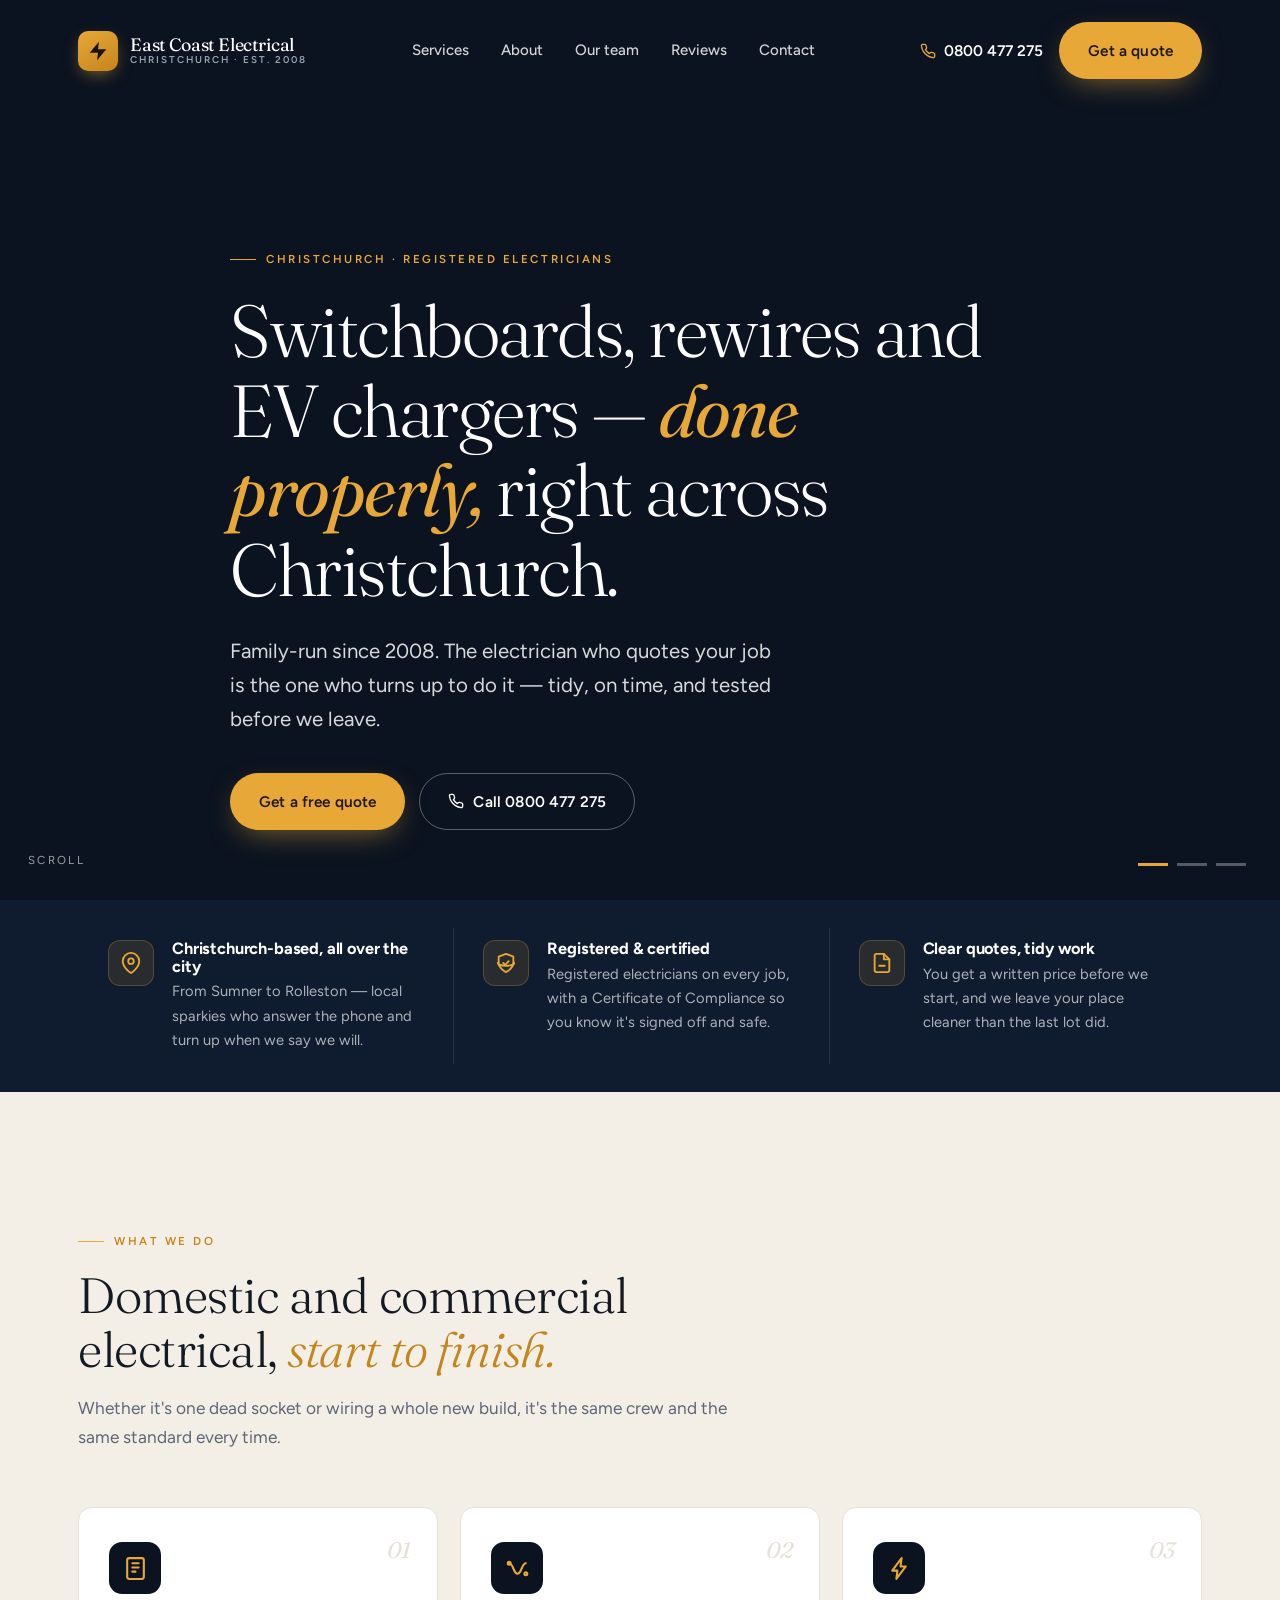
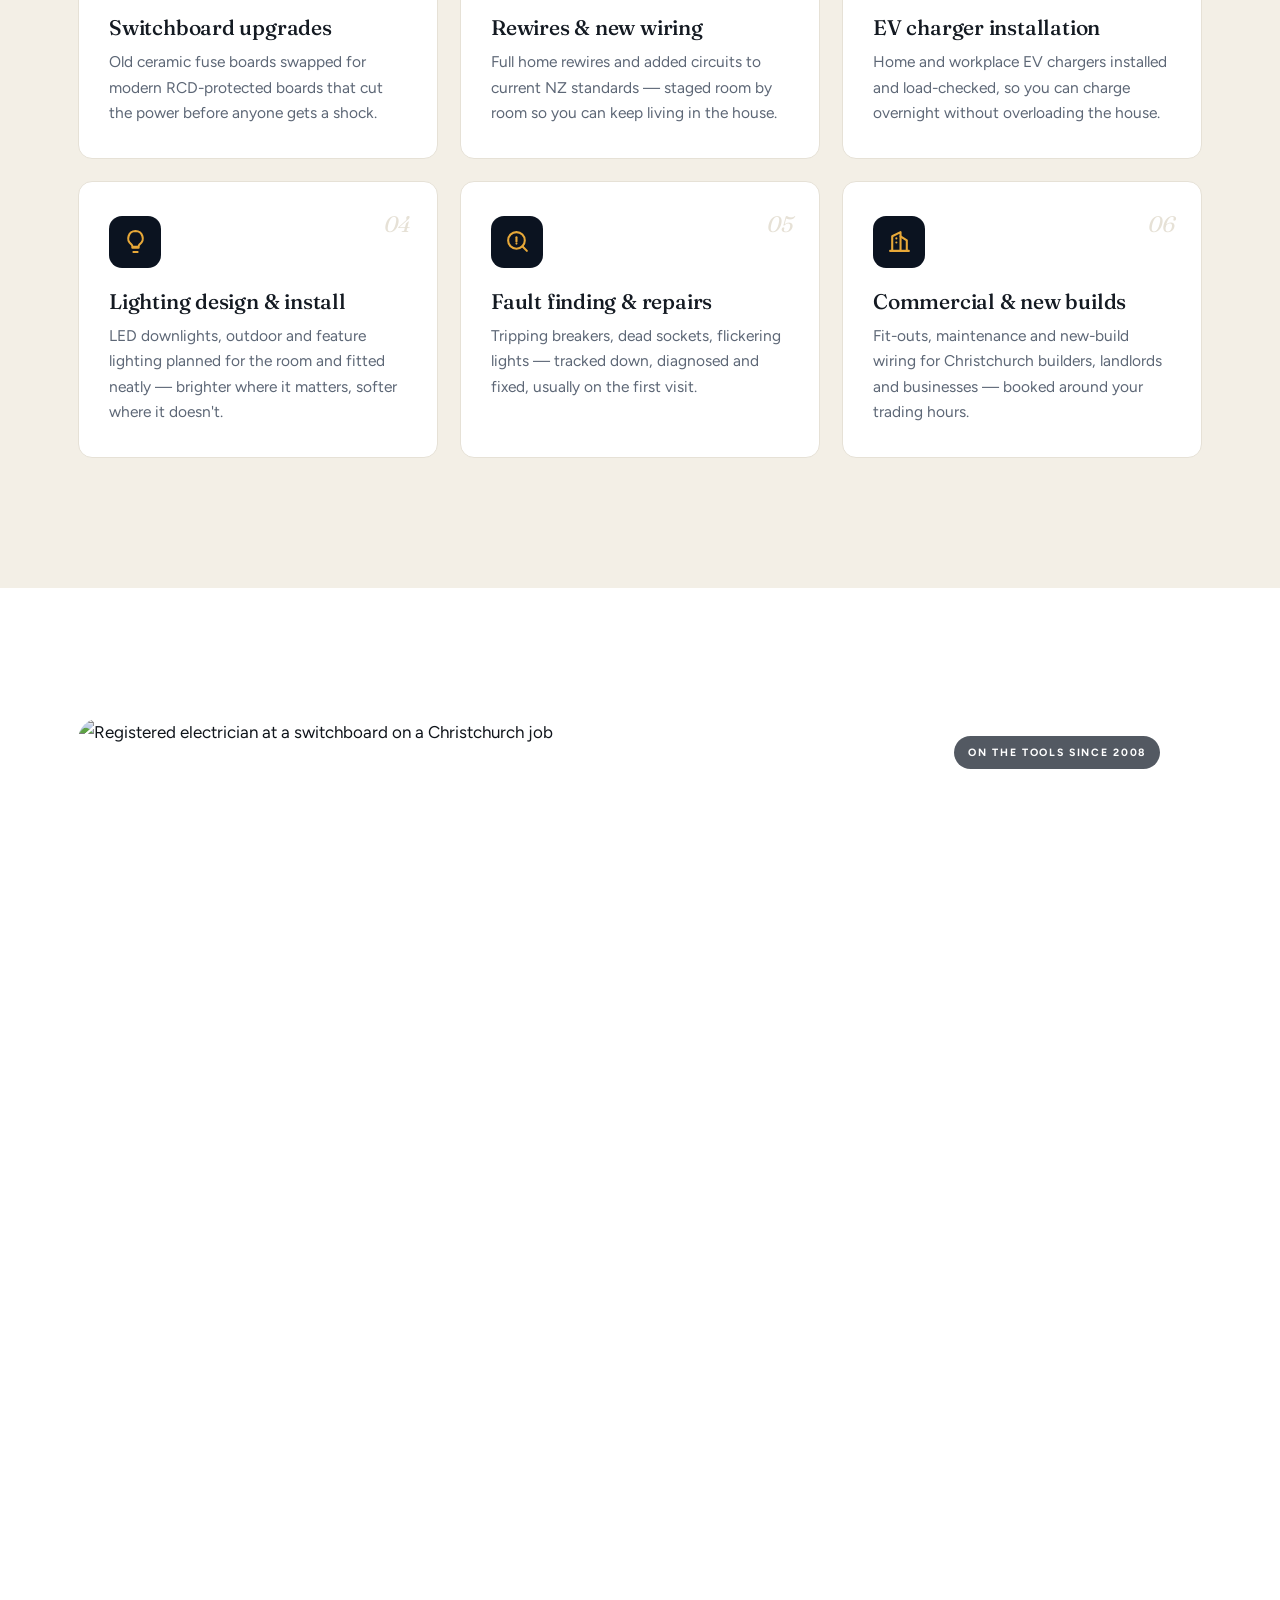
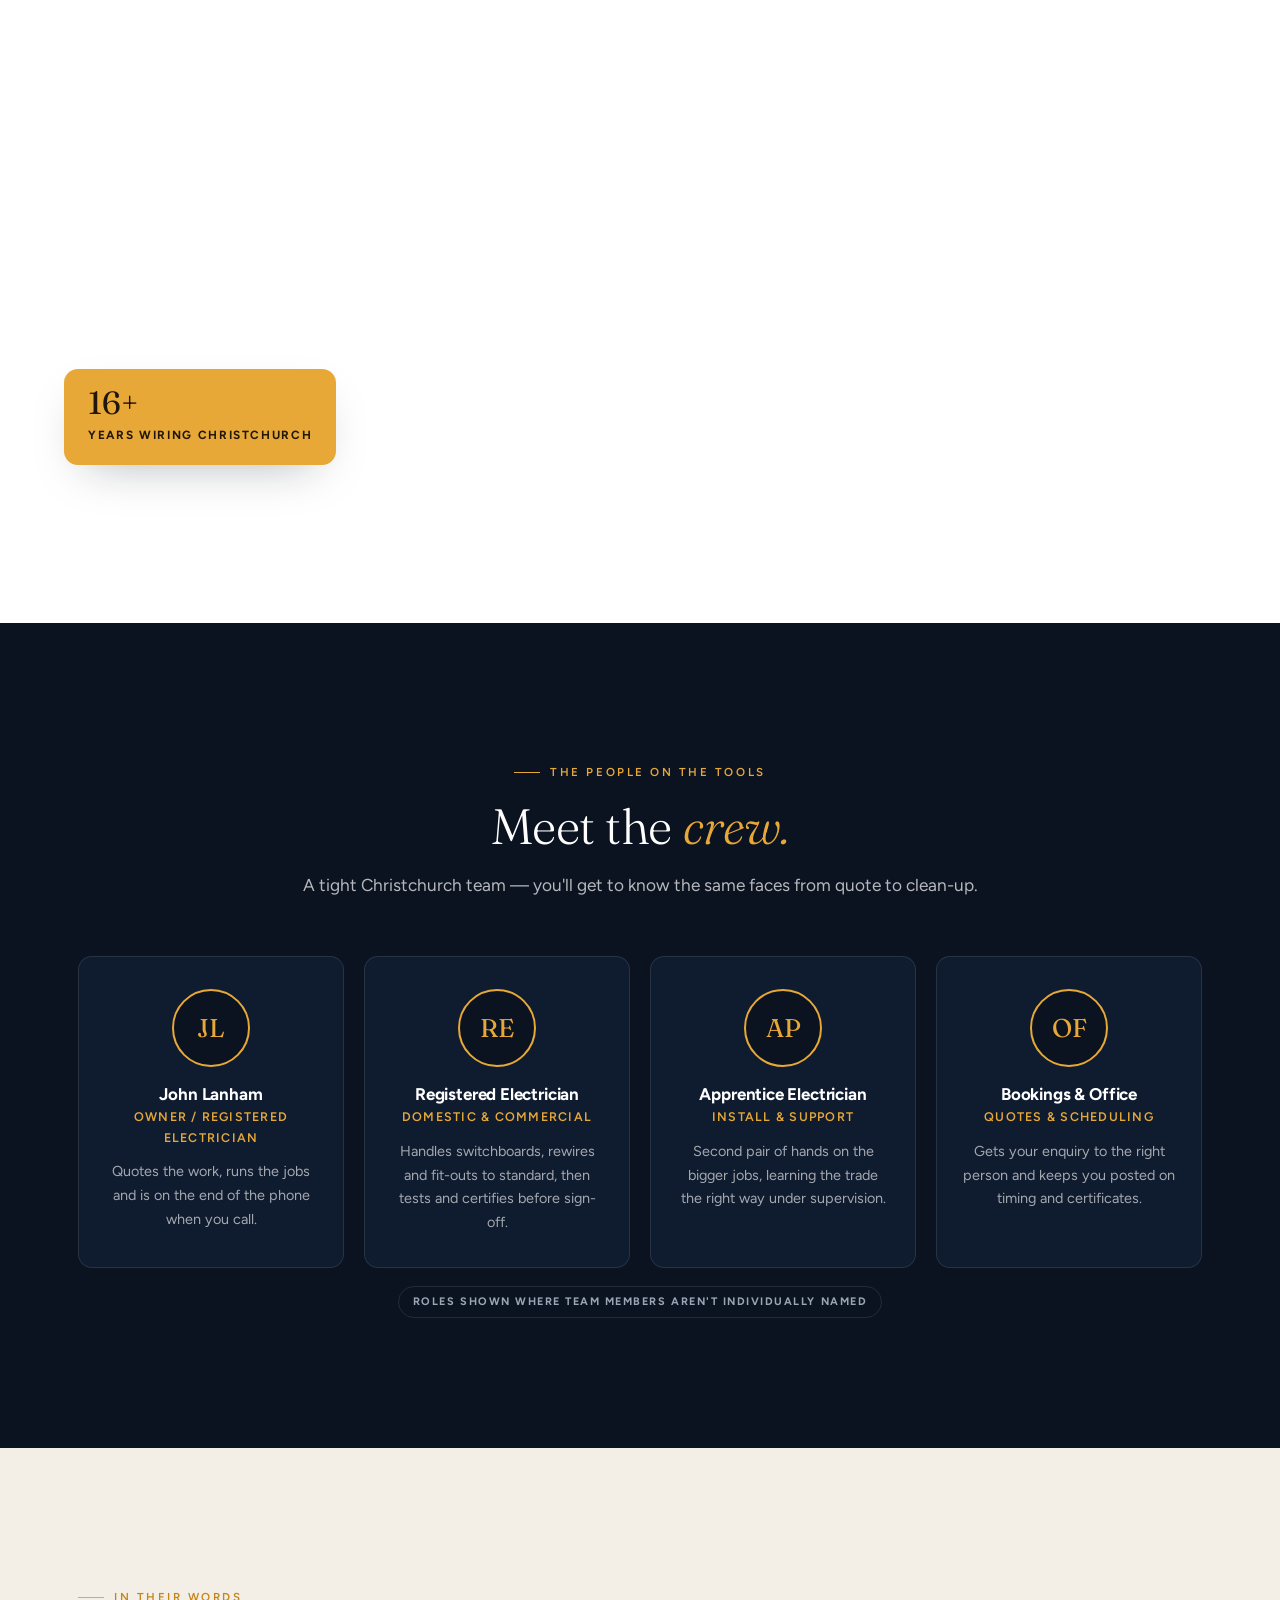
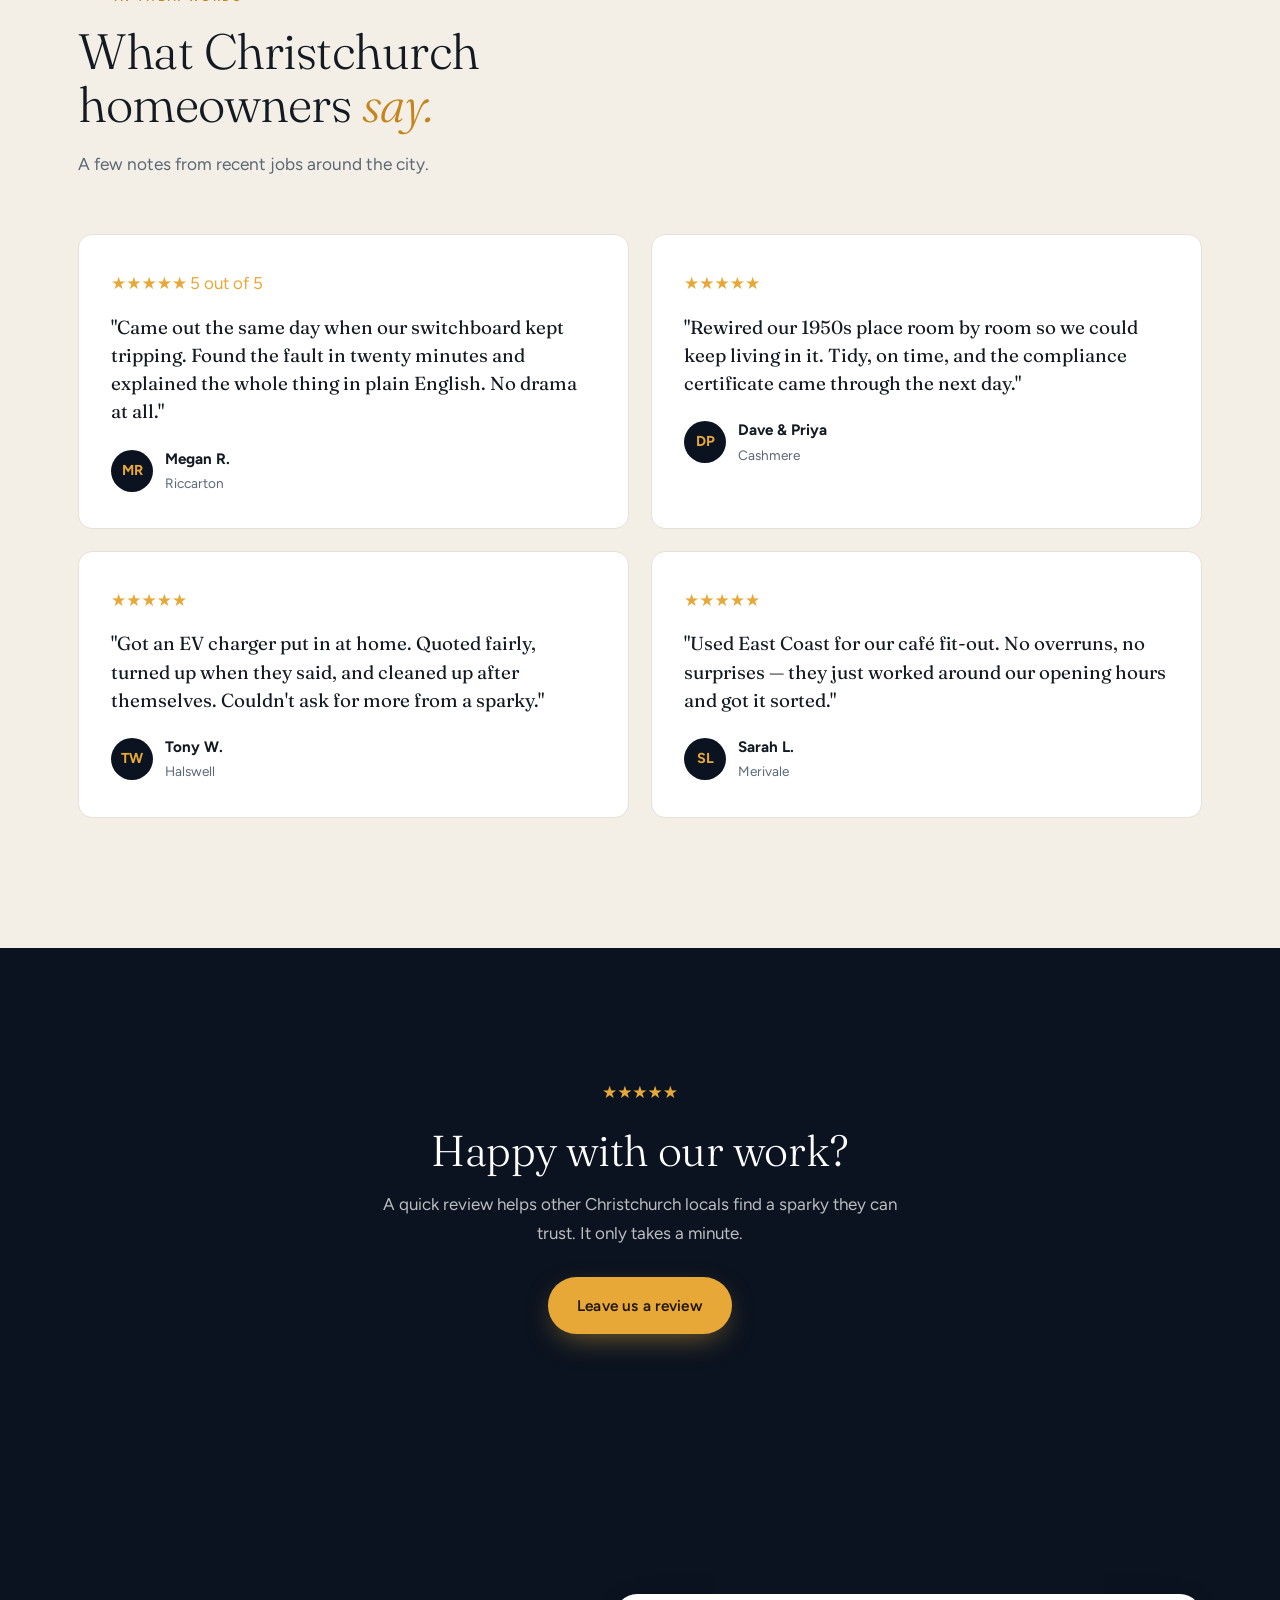
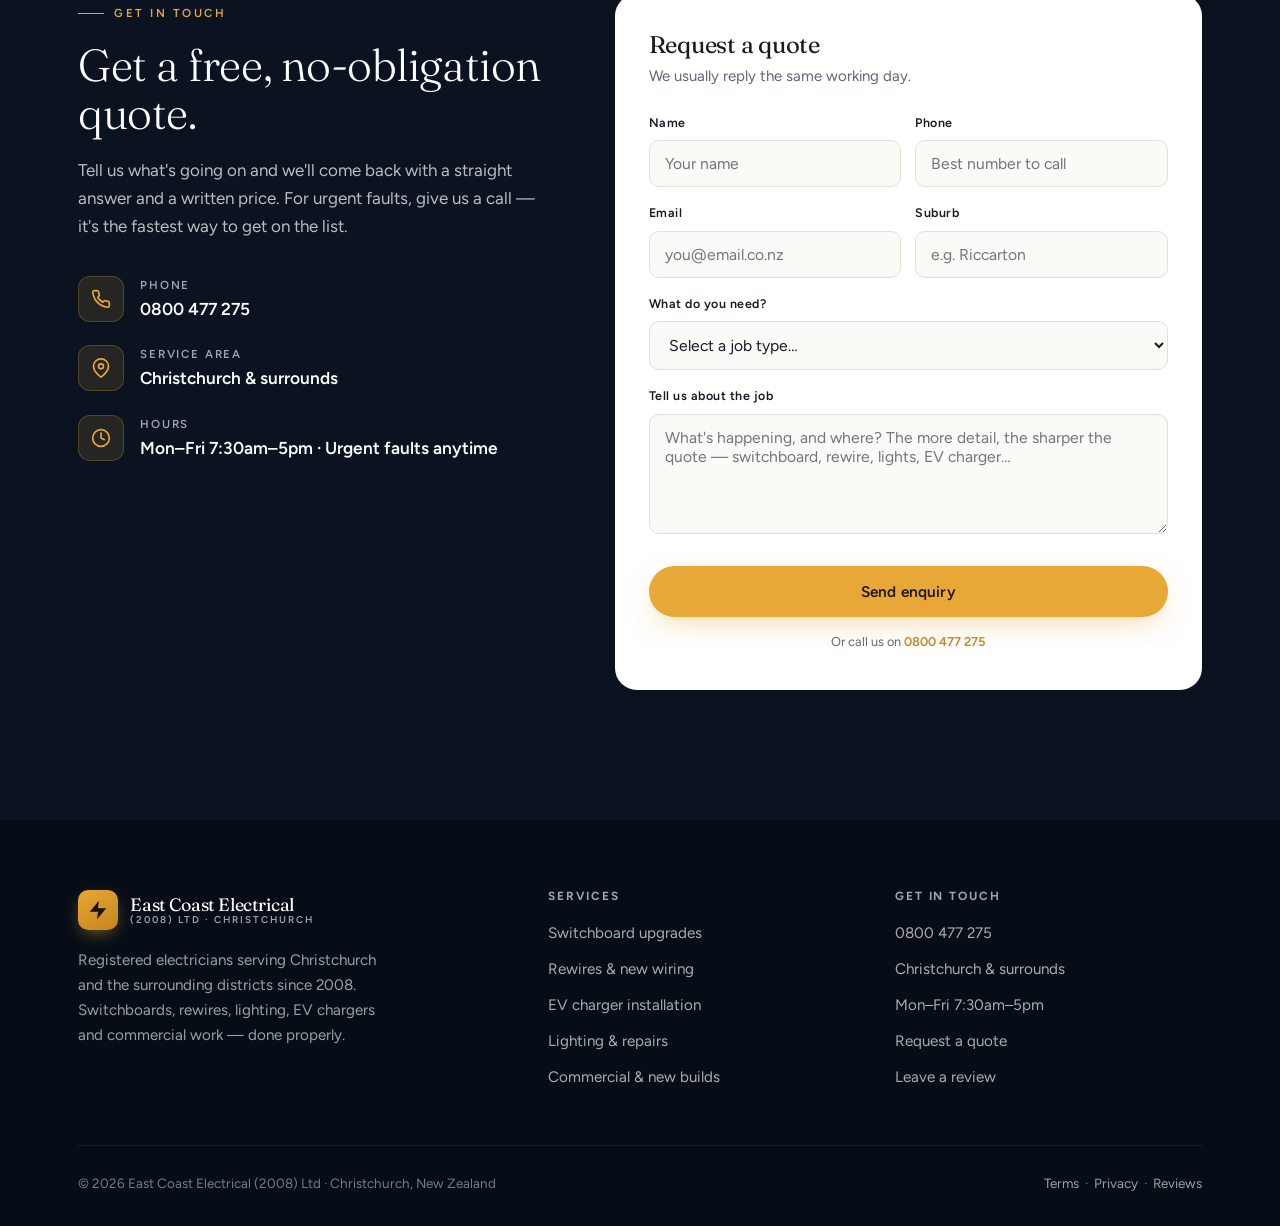
==== index.html @ 91e467a4 "Initial build: East Coast Electrical (2008) Ltd" ====
<!DOCTYPE html>
<html lang="en-NZ">
<head>
<meta charset="UTF-8" />
<meta name="viewport" content="width=device-width, initial-scale=1.0" />
<title>East Coast Electrical (2008) Ltd | Electricians, Christchurch</title>
<meta name="description" content="Registered Christchurch electricians since 2008. Switchboard upgrades, rewires, EV chargers, lighting, fault finding and commercial wiring — tidy work, clear quotes. Call 0800 477 275." />
<link rel="canonical" href="https://east-coast-electrical-2008-ltd-demo.vercel.app/" />

<meta property="og:type" content="website" />
<meta property="og:title" content="East Coast Electrical (2008) Ltd | Electricians, Christchurch" />
<meta property="og:description" content="Registered Christchurch electricians since 2008. Tidy work, clear quotes, every job certified." />
<meta property="og:image" content="https://images.unsplash.com/photo-1621905251918-48416bd8575a?auto=format&fit=crop&w=1200&h=630&q=80" />
<meta property="og:url" content="https://east-coast-electrical-2008-ltd-demo.vercel.app/" />
<meta name="twitter:card" content="summary_large_image" />

<link rel="icon" href="favicon.svg" type="image/svg+xml" />
<link rel="preconnect" href="https://fonts.googleapis.com" />
<link rel="preconnect" href="https://fonts.gstatic.com" crossorigin />
<link href="https://fonts.googleapis.com/css2?family=Fraunces:ital,opsz,wght@0,9..144,300..600;1,9..144,300..500&family=Figtree:wght@400;500;600;700&display=swap" rel="stylesheet" />
<link rel="preload" as="image" href="https://images.unsplash.com/photo-1621905251918-48416bd8575a?auto=format&fit=crop&w=1920&q=80" fetchpriority="high" />
<link rel="stylesheet" href="styles.css" />
</head>
<body>

<!-- ============ NAV ============ -->
<header class="nav" id="nav">
  <div class="wrap nav-inner">
    <a href="#top" class="brand" aria-label="East Coast Electrical home">
      <span class="brand-mark" aria-hidden="true">
        <svg viewBox="0 0 24 24" fill="none" stroke="currentColor" stroke-width="2" stroke-linecap="round" stroke-linejoin="round"><polygon points="13 2 3 14 12 14 11 22 21 10 12 10 13 2" fill="currentColor" stroke="none"/></svg>
      </span>
      <span class="brand-text">
        <span class="brand-name">East Coast Electrical</span>
        <span class="brand-sub">Christchurch · Est. 2008</span>
      </span>
    </a>
    <nav class="nav-links">
      <a href="#services">Services</a>
      <a href="#about">About</a>
      <a href="#crew">Our team</a>
      <a href="#reviews">Reviews</a>
      <a href="#contact">Contact</a>
    </nav>
    <div class="nav-cta">
      <a href="tel:+64800477275" class="nav-phone">
        <svg viewBox="0 0 24 24" fill="none" stroke="currentColor" stroke-width="2" stroke-linecap="round" stroke-linejoin="round"><path d="M22 16.92v3a2 2 0 0 1-2.18 2 19.79 19.79 0 0 1-8.63-3.07 19.5 19.5 0 0 1-6-6 19.79 19.79 0 0 1-3.07-8.67A2 2 0 0 1 4.11 2h3a2 2 0 0 1 2 1.72c.13.96.36 1.9.7 2.81a2 2 0 0 1-.45 2.11L8.09 9.91a16 16 0 0 0 6 6l1.27-1.27a2 2 0 0 1 2.11-.45c.91.34 1.85.57 2.81.7A2 2 0 0 1 22 16.92z"/></svg>
        <span>0800 477 275</span>
      </a>
      <a href="#contact" class="btn btn-gold">Get a quote</a>
    </div>
  </div>
</header>

<!-- ============ HERO ============ -->
<section class="hero" id="top">
  <div class="hero-slides" aria-hidden="true">
    <div class="hero-slide active" data-bg="https://images.unsplash.com/photo-1621905251918-48416bd8575a?auto=format&fit=crop&w=1920&q=80" style="background-image:url('https://images.unsplash.com/photo-1621905251918-48416bd8575a?auto=format&fit=crop&w=1920&q=80')"></div>
    <div class="hero-slide" data-bg="https://images.unsplash.com/photo-1555963966-b7ae5404b6ed?auto=format&fit=crop&w=1920&q=80"></div>
    <div class="hero-slide" data-bg="https://images.unsplash.com/photo-1473341304170-971dccb5ac1e?auto=format&fit=crop&w=1920&q=80"></div>
  </div>
  <div class="wrap hero-inner">
    <span class="eyebrow light">Christchurch · Registered Electricians</span>
    <h1>Switchboards, rewires and EV chargers — <em>done properly,</em> right across Christchurch.</h1>
    <p class="hero-lead">Family-run since 2008. The electrician who quotes your job is the one who turns up to do it — tidy, on time, and tested before we leave.</p>
    <div class="hero-actions">
      <a href="#contact" class="btn btn-gold">Get a free quote</a>
      <a href="tel:+64800477275" class="btn btn-ghost">
        <svg viewBox="0 0 24 24" width="16" height="16" fill="none" stroke="currentColor" stroke-width="2" stroke-linecap="round" stroke-linejoin="round"><path d="M22 16.92v3a2 2 0 0 1-2.18 2 19.79 19.79 0 0 1-8.63-3.07 19.5 19.5 0 0 1-6-6 19.79 19.79 0 0 1-3.07-8.67A2 2 0 0 1 4.11 2h3a2 2 0 0 1 2 1.72c.13.96.36 1.9.7 2.81a2 2 0 0 1-.45 2.11L8.09 9.91a16 16 0 0 0 6 6l1.27-1.27a2 2 0 0 1 2.11-.45c.91.34 1.85.57 2.81.7A2 2 0 0 1 22 16.92z"/></svg>
        Call 0800 477 275
      </a>
    </div>
  </div>
  <div class="hero-scroll"><span>Scroll</span></div>
  <div class="hero-dots" role="tablist" aria-label="Hero images">
    <button class="active" aria-label="Image 1"></button>
    <button aria-label="Image 2"></button>
    <button aria-label="Image 3"></button>
  </div>
</section>

<!-- ============ TRUST STRIP ============ -->
<section class="trust">
  <div class="wrap">
    <div class="trust-item reveal">
      <span class="trust-ic"><svg viewBox="0 0 24 24" fill="none" stroke="currentColor" stroke-width="2" stroke-linecap="round" stroke-linejoin="round"><path d="M21 10c0 7-9 13-9 13s-9-6-9-13a9 9 0 0 1 18 0z"/><circle cx="12" cy="10" r="3"/></svg></span>
      <div><h3>Christchurch-based, all over the city</h3><p>From Sumner to Rolleston — local sparkies who answer the phone and turn up when we say we will.</p></div>
    </div>
    <div class="trust-item reveal d1">
      <span class="trust-ic"><svg viewBox="0 0 24 24" fill="none" stroke="currentColor" stroke-width="2" stroke-linecap="round" stroke-linejoin="round"><path d="M9 12l2 2 4-4"/><path d="M21 12c0 1.66-4 3-9 3s-9-1.34-9-3"/><path d="M12 22s8-4 8-10V5l-8-3-8 3v7c0 6 8 10 8 10z"/></svg></span>
      <div><h3>Registered &amp; certified</h3><p>Registered electricians on every job, with a Certificate of Compliance so you know it's signed off and safe.</p></div>
    </div>
    <div class="trust-item reveal d2">
      <span class="trust-ic"><svg viewBox="0 0 24 24" fill="none" stroke="currentColor" stroke-width="2" stroke-linecap="round" stroke-linejoin="round"><path d="M14 2H6a2 2 0 0 0-2 2v16a2 2 0 0 0 2 2h12a2 2 0 0 0 2-2V8z"/><polyline points="14 2 14 8 20 8"/><line x1="9" y1="15" x2="15" y2="15"/></svg></span>
      <div><h3>Clear quotes, tidy work</h3><p>You get a written price before we start, and we leave your place cleaner than the last lot did.</p></div>
    </div>
  </div>
</section>

<!-- ============ SERVICES ============ -->
<section class="band band-bone" id="services">
  <div class="wrap">
    <div class="sec-head reveal">
      <span class="eyebrow">What we do</span>
      <h2>Domestic and commercial electrical, <em>start to finish.</em></h2>
      <p>Whether it's one dead socket or wiring a whole new build, it's the same crew and the same standard every time.</p>
    </div>
    <div class="svc-grid">
      <article class="svc-card reveal">
        <span class="svc-num">01</span>
        <span class="svc-ic"><svg viewBox="0 0 24 24" fill="none" stroke="currentColor" stroke-width="2" stroke-linecap="round" stroke-linejoin="round"><rect x="4" y="2" width="16" height="20" rx="2"/><line x1="9" y1="7" x2="15" y2="7"/><line x1="9" y1="11" x2="15" y2="11"/><line x1="9" y1="15" x2="12" y2="15"/></svg></span>
        <h3>Switchboard upgrades</h3>
        <p>Old ceramic fuse boards swapped for modern RCD-protected boards that cut the power before anyone gets a shock.</p>
      </article>
      <article class="svc-card reveal d1">
        <span class="svc-num">02</span>
        <span class="svc-ic"><svg viewBox="0 0 24 24" fill="none" stroke="currentColor" stroke-width="2" stroke-linecap="round" stroke-linejoin="round"><path d="M4 7c4 0 4 10 8 10s4-10 8-10"/><circle cx="4" cy="7" r="1.4"/><circle cx="20" cy="17" r="1.4"/></svg></span>
        <h3>Rewires &amp; new wiring</h3>
        <p>Full home rewires and added circuits to current NZ standards — staged room by room so you can keep living in the house.</p>
      </article>
      <article class="svc-card reveal d2">
        <span class="svc-num">03</span>
        <span class="svc-ic"><svg viewBox="0 0 24 24" fill="none" stroke="currentColor" stroke-width="2" stroke-linecap="round" stroke-linejoin="round"><path d="M14 2 5 14h5l-1 8 9-12h-5l1-8z"/></svg></span>
        <h3>EV charger installation</h3>
        <p>Home and workplace EV chargers installed and load-checked, so you can charge overnight without overloading the house.</p>
      </article>
      <article class="svc-card reveal">
        <span class="svc-num">04</span>
        <span class="svc-ic"><svg viewBox="0 0 24 24" fill="none" stroke="currentColor" stroke-width="2" stroke-linecap="round" stroke-linejoin="round"><path d="M9 18h6"/><path d="M10 22h4"/><path d="M12 2a7 7 0 0 0-4 12.7c.6.5 1 1.2 1 2.3h6c0-1.1.4-1.8 1-2.3A7 7 0 0 0 12 2z"/></svg></span>
        <h3>Lighting design &amp; install</h3>
        <p>LED downlights, outdoor and feature lighting planned for the room and fitted neatly — brighter where it matters, softer where it doesn't.</p>
      </article>
      <article class="svc-card reveal d1">
        <span class="svc-num">05</span>
        <span class="svc-ic"><svg viewBox="0 0 24 24" fill="none" stroke="currentColor" stroke-width="2" stroke-linecap="round" stroke-linejoin="round"><circle cx="11" cy="11" r="8"/><line x1="21" y1="21" x2="16.65" y2="16.65"/><line x1="11" y1="8" x2="11" y2="12"/><line x1="11" y1="14" x2="11" y2="14"/></svg></span>
        <h3>Fault finding &amp; repairs</h3>
        <p>Tripping breakers, dead sockets, flickering lights — tracked down, diagnosed and fixed, usually on the first visit.</p>
      </article>
      <article class="svc-card reveal d2">
        <span class="svc-num">06</span>
        <span class="svc-ic"><svg viewBox="0 0 24 24" fill="none" stroke="currentColor" stroke-width="2" stroke-linecap="round" stroke-linejoin="round"><path d="M3 21h18"/><path d="M5 21V7l8-4v18"/><path d="M19 21V11l-6-4"/><line x1="9" y1="9" x2="9" y2="9"/><line x1="9" y1="13" x2="9" y2="13"/></svg></span>
        <h3>Commercial &amp; new builds</h3>
        <p>Fit-outs, maintenance and new-build wiring for Christchurch builders, landlords and businesses — booked around your trading hours.</p>
      </article>
    </div>
  </div>
</section>

<!-- ============ ABOUT ============ -->
<section class="band band-paper" id="about">
  <div class="wrap about-grid">
    <div class="about-media reveal">
      <span class="about-corner">On the tools since 2008</span>
      <img src="https://images.unsplash.com/photo-1621905252507-b35492cc74b4?auto=format&fit=crop&w=1100&q=80" alt="Registered electrician at a switchboard on a Christchurch job" width="1100" height="1375" loading="lazy" />
      <div class="about-tag"><strong>16+</strong><span>Years wiring Christchurch</span></div>
    </div>
    <div class="about-body reveal d1">
      <span class="eyebrow">About East Coast Electrical</span>
      <h2>Electricians you can <em>actually get hold of.</em></h2>
      <p>We've been wiring Christchurch homes and businesses since 2008. We're a small, hands-on outfit — no call centres, no subbing it out to whoever's free. The person who quotes your job is the one who shows up to do it.</p>
      <p>From a single dodgy socket to a full rewire or a commercial fit-out, we treat your place like we'd want ours treated: drop sheets down, mess cleaned up, and everything tested and certified before we hand the keys back.</p>
      <ul class="checklist">
        <li><span class="check-ic"><svg viewBox="0 0 24 24" fill="none" stroke="currentColor" stroke-width="3" stroke-linecap="round" stroke-linejoin="round"><polyline points="20 6 9 17 4 12"/></svg></span>Locally owned and operated, right here in Christchurch</li>
        <li><span class="check-ic"><svg viewBox="0 0 24 24" fill="none" stroke="currentColor" stroke-width="3" stroke-linecap="round" stroke-linejoin="round"><polyline points="20 6 9 17 4 12"/></svg></span>Registered electricians — every job certified and signed off</li>
        <li><span class="check-ic"><svg viewBox="0 0 24 24" fill="none" stroke="currentColor" stroke-width="3" stroke-linecap="round" stroke-linejoin="round"><polyline points="20 6 9 17 4 12"/></svg></span>Written quotes up front, so there are no surprises on the invoice</li>
      </ul>
    </div>
  </div>
</section>

<!-- ============ CREW ============ -->
<section class="band band-dark" id="crew">
  <div class="wrap">
    <div class="sec-head center reveal">
      <span class="eyebrow light" style="justify-content:center;">The people on the tools</span>
      <h2>Meet the <em>crew.</em></h2>
      <p>A tight Christchurch team — you'll get to know the same faces from quote to clean-up.</p>
    </div>
    <div class="crew-grid">
      <article class="crew-card reveal">
        <div class="crew-avatar">JL</div>
        <h3>John Lanham</h3>
        <div class="crew-role">Owner / Registered Electrician</div>
        <p>Quotes the work, runs the jobs and is on the end of the phone when you call.</p>
      </article>
      <article class="crew-card reveal d1">
        <div class="crew-avatar">RE</div>
        <h3>Registered Electrician</h3>
        <div class="crew-role">Domestic &amp; Commercial</div>
        <p>Handles switchboards, rewires and fit-outs to standard, then tests and certifies before sign-off.</p>
      </article>
      <article class="crew-card reveal d2">
        <div class="crew-avatar">AP</div>
        <h3>Apprentice Electrician</h3>
        <div class="crew-role">Install &amp; Support</div>
        <p>Second pair of hands on the bigger jobs, learning the trade the right way under supervision.</p>
      </article>
      <article class="crew-card reveal d3">
        <div class="crew-avatar">OF</div>
        <h3>Bookings &amp; Office</h3>
        <div class="crew-role">Quotes &amp; Scheduling</div>
        <p>Gets your enquiry to the right person and keeps you posted on timing and certificates.</p>
      </article>
    </div>
    <div style="text-align:center;"><span class="badge-pill">Roles shown where team members aren't individually named</span></div>
  </div>
</section>

<!-- ============ REVIEWS ============ -->
<section class="band band-bone" id="reviews">
  <div class="wrap">
    <div class="sec-head reveal">
      <span class="eyebrow">In their words</span>
      <h2>What Christchurch homeowners <em>say.</em></h2>
      <p>A few notes from recent jobs around the city.</p>
    </div>
    <div class="rev-grid">
      <article class="rev-card reveal">
        <div class="stars">★★★★★ <span class="sr-only">5 out of 5</span></div>
        <blockquote>"Came out the same day when our switchboard kept tripping. Found the fault in twenty minutes and explained the whole thing in plain English. No drama at all."</blockquote>
        <div class="rev-meta"><span class="rev-ava">MR</span><div><div class="rev-name">Megan R.</div><div class="rev-sub">Riccarton</div></div></div>
      </article>
      <article class="rev-card reveal d1">
        <div class="stars">★★★★★</div>
        <blockquote>"Rewired our 1950s place room by room so we could keep living in it. Tidy, on time, and the compliance certificate came through the next day."</blockquote>
        <div class="rev-meta"><span class="rev-ava">DP</span><div><div class="rev-name">Dave &amp; Priya</div><div class="rev-sub">Cashmere</div></div></div>
      </article>
      <article class="rev-card reveal">
        <div class="stars">★★★★★</div>
        <blockquote>"Got an EV charger put in at home. Quoted fairly, turned up when they said, and cleaned up after themselves. Couldn't ask for more from a sparky."</blockquote>
        <div class="rev-meta"><span class="rev-ava">TW</span><div><div class="rev-name">Tony W.</div><div class="rev-sub">Halswell</div></div></div>
      </article>
      <article class="rev-card reveal d1">
        <div class="stars">★★★★★</div>
        <blockquote>"Used East Coast for our café fit-out. No overruns, no surprises — they just worked around our opening hours and got it sorted."</blockquote>
        <div class="rev-meta"><span class="rev-ava">SL</span><div><div class="rev-name">Sarah L.</div><div class="rev-sub">Merivale</div></div></div>
      </article>
    </div>
  </div>
</section>

<!-- ============ REVIEW FUNNEL BANNER ============ -->
<section class="band funnel">
  <div class="funnel-bg" style="background-image:url('https://images.unsplash.com/photo-1473341304170-971dccb5ac1e?auto=format&fit=crop&w=1600&q=80')"></div>
  <div class="wrap reveal">
    <div class="funnel-stars">★★★★★</div>
    <h2>Happy with our work?</h2>
    <p>A quick review helps other Christchurch locals find a sparky they can trust. It only takes a minute.</p>
    <a href="review.html" class="btn btn-gold">Leave us a review</a>
  </div>
</section>

<!-- ============ CONTACT ============ -->
<section class="band band-dark" id="contact">
  <div class="wrap contact-grid">
    <div class="contact-info reveal">
      <span class="eyebrow light">Get in touch</span>
      <h2>Get a free, no-obligation quote.</h2>
      <p>Tell us what's going on and we'll come back with a straight answer and a written price. For urgent faults, give us a call — it's the fastest way to get on the list.</p>
      <ul class="contact-list">
        <li>
          <span class="contact-ic"><svg viewBox="0 0 24 24" fill="none" stroke="currentColor" stroke-width="2" stroke-linecap="round" stroke-linejoin="round"><path d="M22 16.92v3a2 2 0 0 1-2.18 2 19.79 19.79 0 0 1-8.63-3.07 19.5 19.5 0 0 1-6-6 19.79 19.79 0 0 1-3.07-8.67A2 2 0 0 1 4.11 2h3a2 2 0 0 1 2 1.72c.13.96.36 1.9.7 2.81a2 2 0 0 1-.45 2.11L8.09 9.91a16 16 0 0 0 6 6l1.27-1.27a2 2 0 0 1 2.11-.45c.91.34 1.85.57 2.81.7A2 2 0 0 1 22 16.92z"/></svg></span>
          <div><div class="lbl">Phone</div><a href="tel:+64800477275" class="val">0800 477 275</a></div>
        </li>
        <li>
          <span class="contact-ic"><svg viewBox="0 0 24 24" fill="none" stroke="currentColor" stroke-width="2" stroke-linecap="round" stroke-linejoin="round"><path d="M21 10c0 7-9 13-9 13s-9-6-9-13a9 9 0 0 1 18 0z"/><circle cx="12" cy="10" r="3"/></svg></span>
          <div><div class="lbl">Service area</div><span class="val">Christchurch &amp; surrounds</span></div>
        </li>
        <li>
          <span class="contact-ic"><svg viewBox="0 0 24 24" fill="none" stroke="currentColor" stroke-width="2" stroke-linecap="round" stroke-linejoin="round"><circle cx="12" cy="12" r="10"/><polyline points="12 6 12 12 16 14"/></svg></span>
          <div><div class="lbl">Hours</div><span class="val">Mon–Fri 7:30am–5pm · Urgent faults anytime</span></div>
        </li>
      </ul>
    </div>
    <div class="form-card reveal d1">
      <h3>Request a quote</h3>
      <p class="form-sub">We usually reply the same working day.</p>
      <form action="https://formsubmit.co/ajax/enquiries.eastcoastelectrical@gmail.com" method="POST">
        <div class="field-row">
          <div class="field">
            <label for="name">Name</label>
            <input type="text" id="name" name="name" placeholder="Your name" required />
          </div>
          <div class="field">
            <label for="phone">Phone</label>
            <input type="tel" id="phone" name="phone" placeholder="Best number to call" required />
          </div>
        </div>
        <div class="field-row">
          <div class="field">
            <label for="email">Email</label>
            <input type="email" id="email" name="email" placeholder="you@email.co.nz" />
          </div>
          <div class="field">
            <label for="suburb">Suburb</label>
            <input type="text" id="suburb" name="suburb" placeholder="e.g. Riccarton" />
          </div>
        </div>
        <div class="field">
          <label for="job">What do you need?</label>
          <select id="job" name="job_type">
            <option value="">Select a job type…</option>
            <option>Switchboard upgrade</option>
            <option>Rewire / new wiring</option>
            <option>EV charger</option>
            <option>Lighting</option>
            <option>Fault finding / repair</option>
            <option>Commercial / new build</option>
            <option>Something else</option>
          </select>
        </div>
        <div class="field">
          <label for="message">Tell us about the job</label>
          <textarea id="message" name="message" placeholder="What's happening, and where? The more detail, the sharper the quote — switchboard, rewire, lights, EV charger…"></textarea>
        </div>
        <input type="hidden" name="_subject" value="New website enquiry — East Coast Electrical" />
        <input type="text" name="_honey" style="display:none" />
        <button type="submit" class="btn btn-gold">Send enquiry</button>
        <p class="form-fine">Or call us on <a href="tel:+64800477275" style="color:var(--gold-deep);font-weight:600;">0800 477 275</a></p>
      </form>
    </div>
  </div>
</section>

<!-- ============ FOOTER ============ -->
<footer class="footer">
  <div class="wrap">
    <div class="footer-top">
      <div>
        <a href="#top" class="brand">
          <span class="brand-mark" aria-hidden="true"><svg viewBox="0 0 24 24" fill="none" stroke="currentColor" stroke-width="2" stroke-linecap="round" stroke-linejoin="round"><polygon points="13 2 3 14 12 14 11 22 21 10 12 10 13 2" fill="currentColor" stroke="none"/></svg></span>
          <span class="brand-text"><span class="brand-name">East Coast Electrical</span><span class="brand-sub">(2008) Ltd · Christchurch</span></span>
        </a>
        <p class="footer-blurb">Registered electricians serving Christchurch and the surrounding districts since 2008. Switchboards, rewires, lighting, EV chargers and commercial work — done properly.</p>
      </div>
      <div class="footer-col">
        <h4>Services</h4>
        <a href="#services">Switchboard upgrades</a>
        <a href="#services">Rewires &amp; new wiring</a>
        <a href="#services">EV charger installation</a>
        <a href="#services">Lighting &amp; repairs</a>
        <a href="#services">Commercial &amp; new builds</a>
      </div>
      <div class="footer-col">
        <h4>Get in touch</h4>
        <a href="tel:+64800477275">0800 477 275</a>
        <p>Christchurch &amp; surrounds</p>
        <p>Mon–Fri 7:30am–5pm</p>
        <a href="#contact">Request a quote</a>
        <a href="review.html">Leave a review</a>
      </div>
    </div>
    <div class="footer-bottom">
      <span>© 2026 East Coast Electrical (2008) Ltd · Christchurch, New Zealand</span>
      <span>
        <a href="terms.html">Terms</a> &nbsp;·&nbsp;
        <a href="privacy.html">Privacy</a> &nbsp;·&nbsp;
        <a href="review.html">Reviews</a>
      </span>
    </div>
  </div>
</footer>

<script src="script.js"></script>
</body>
</html>
---- styles.css ----
/* East Coast Electrical (2008) Ltd — Premium archetype
   Fonts: Fraunces (display) + Figtree (body) · Accent: electric amber */

:root {
  --navy: #0b1320;
  --navy-2: #0f1b2e;
  --navy-soft: #16243a;
  --ink: #141a22;
  --bone: #f3efe6;
  --paper: #ffffff;
  --muted: #5d6776;
  --muted-light: #9aa6b6;
  --gold: #e7a838;
  --gold-deep: #c5851d;
  --line: #e6e1d6;
  --line-dark: rgba(255, 255, 255, 0.1);
  --radius: 14px;
  --radius-lg: 22px;
  --maxw: 1180px;
  --ease: cubic-bezier(0.22, 1, 0.36, 1);
  --shadow-sm: 0 1px 2px rgba(11, 19, 32, 0.06), 0 4px 16px rgba(11, 19, 32, 0.05);
  --shadow-md: 0 18px 50px -22px rgba(11, 19, 32, 0.35);
}

* { box-sizing: border-box; margin: 0; padding: 0; }

html { scroll-behavior: smooth; -webkit-text-size-adjust: 100%; }
@media (prefers-reduced-motion: reduce) { html { scroll-behavior: auto; } }

body {
  font-family: "Figtree", system-ui, -apple-system, sans-serif;
  color: var(--ink);
  background: var(--paper);
  line-height: 1.65;
  font-size: 17px;
  font-weight: 400;
  -webkit-font-smoothing: antialiased;
  text-rendering: optimizeLegibility;
  overflow-x: hidden;
}

h1, h2, h3, h4 {
  font-family: "Fraunces", Georgia, serif;
  font-weight: 400;
  line-height: 1.08;
  letter-spacing: -0.01em;
}

img { max-width: 100%; display: block; }
a { color: inherit; text-decoration: none; }

.wrap { width: 100%; max-width: var(--maxw); margin: 0 auto; padding: 0 28px; }

.eyebrow {
  font-family: "Figtree", sans-serif;
  font-weight: 600;
  font-size: 0.72rem;
  letter-spacing: 0.22em;
  text-transform: uppercase;
  color: var(--gold-deep);
  display: inline-flex;
  align-items: center;
  gap: 10px;
}
.eyebrow::before {
  content: "";
  width: 26px; height: 1px;
  background: var(--gold);
  display: inline-block;
}
.on-dark .eyebrow, .eyebrow.light { color: var(--gold); }

/* ---------- Buttons ---------- */
.btn {
  display: inline-flex;
  align-items: center;
  justify-content: center;
  gap: 9px;
  font-family: "Figtree", sans-serif;
  font-weight: 600;
  font-size: 0.96rem;
  letter-spacing: 0.01em;
  padding: 15px 28px;
  border-radius: 999px;
  border: 1px solid transparent;
  cursor: pointer;
  transition: transform 0.35s var(--ease), background 0.3s var(--ease), color 0.3s var(--ease), box-shadow 0.3s var(--ease);
  white-space: nowrap;
}
.btn-gold { background: var(--gold); color: #20160a; box-shadow: 0 10px 30px -10px rgba(231, 168, 56, 0.6); }
.btn-gold:hover { transform: translateY(-2px); background: #f2b94e; }
.btn-ghost { background: transparent; color: #fff; border-color: rgba(255,255,255,0.32); }
.btn-ghost:hover { transform: translateY(-2px); border-color: #fff; background: rgba(255,255,255,0.06); }
.btn-dark { background: var(--navy); color: #fff; }
.btn-dark:hover { transform: translateY(-2px); background: var(--navy-2); }
.btn-outline-dark { border-color: var(--line); color: var(--ink); background: transparent; }
.btn-outline-dark:hover { transform: translateY(-2px); border-color: var(--ink); }

/* ---------- Nav ---------- */
.nav {
  position: fixed;
  top: 0; left: 0; right: 0;
  z-index: 60;
  transition: background 0.4s var(--ease), box-shadow 0.4s var(--ease), padding 0.4s var(--ease);
  padding: 22px 0;
}
.nav.scrolled {
  background: rgba(11, 19, 32, 0.86);
  backdrop-filter: blur(14px);
  -webkit-backdrop-filter: blur(14px);
  padding: 14px 0;
  box-shadow: 0 1px 0 rgba(255,255,255,0.06);
}
.nav-inner { display: flex; align-items: center; justify-content: space-between; gap: 24px; }
.brand { display: flex; align-items: center; gap: 12px; color: #fff; }
.brand-mark {
  width: 40px; height: 40px; flex: none;
  border-radius: 10px;
  background: linear-gradient(150deg, var(--gold), var(--gold-deep));
  display: grid; place-items: center;
  color: #1a1207; box-shadow: 0 6px 18px -6px rgba(231,168,56,0.7);
}
.brand-mark svg { width: 22px; height: 22px; }
.brand-text { display: flex; flex-direction: column; line-height: 1.1; }
.brand-name { font-family: "Fraunces", serif; font-size: 1.12rem; letter-spacing: -0.01em; }
.brand-sub { font-size: 0.62rem; letter-spacing: 0.2em; text-transform: uppercase; color: var(--muted-light); font-weight: 600; }
.nav-links { display: flex; align-items: center; gap: 32px; }
.nav-links a { color: rgba(255,255,255,0.82); font-size: 0.94rem; font-weight: 500; transition: color 0.25s; }
.nav-links a:hover { color: var(--gold); }
.nav-cta { display: flex; align-items: center; gap: 16px; }
.nav-phone { color: #fff; font-weight: 600; font-size: 0.96rem; display: inline-flex; align-items: center; gap: 8px; }
.nav-phone svg { width: 16px; height: 16px; color: var(--gold); }
.nav-toggle { display: none; background: none; border: 0; color: #fff; cursor: pointer; }

@media (max-width: 940px) {
  .nav-links { display: none; }
  .nav-phone span { display: none; }
}

/* ---------- Hero ---------- */
.hero {
  position: relative;
  min-height: 100svh;
  background: var(--navy);
  display: flex;
  align-items: flex-end;
  overflow: hidden;
  isolation: isolate;
}
.hero-slides { position: absolute; inset: 0; z-index: -2; }
.hero-slide {
  position: absolute; inset: 0;
  background-size: cover;
  background-position: center;
  opacity: 0;
  transform: scale(1.06);
  transition: opacity 1.6s var(--ease), transform 7s linear;
  filter: saturate(0.82) contrast(1.04) brightness(0.92);
}
.hero-slide.active { opacity: 1; transform: scale(1); }
.hero::after {
  content: "";
  position: absolute; inset: 0; z-index: -1;
  background:
    linear-gradient(180deg, rgba(11,19,32,0.55) 0%, rgba(11,19,32,0.32) 35%, rgba(11,19,32,0.82) 100%),
    linear-gradient(95deg, rgba(11,19,32,0.78) 0%, rgba(11,19,32,0.28) 60%);
}
.hero-inner { padding: 150px 0 70px; max-width: 820px; }
.hero h1 {
  color: #fff;
  font-size: clamp(2.5rem, 6vw, 4.6rem);
  font-weight: 300;
  letter-spacing: -0.02em;
  margin: 22px 0 0;
}
.hero h1 em { font-style: italic; color: var(--gold); font-weight: 400; }
.hero-lead {
  color: rgba(255,255,255,0.84);
  font-size: clamp(1.05rem, 2vw, 1.28rem);
  max-width: 560px;
  margin: 26px 0 36px;
  font-weight: 400;
}
.hero-actions { display: flex; flex-wrap: wrap; gap: 14px; }
.hero-dots { position: absolute; bottom: 34px; right: 34px; display: flex; gap: 9px; z-index: 2; }
.hero-dots button {
  width: 30px; height: 3px; border: 0; padding: 0; cursor: pointer;
  background: rgba(255,255,255,0.3); transition: background 0.3s;
}
.hero-dots button.active { background: var(--gold); }
.hero-scroll {
  position: absolute; bottom: 30px; left: 28px; z-index: 2;
  color: rgba(255,255,255,0.6); font-size: 0.72rem; letter-spacing: 0.2em; text-transform: uppercase;
  display: flex; align-items: center; gap: 10px;
}
@media (max-width: 640px) { .hero-scroll { display: none; } }

/* ---------- Sections ---------- */
section { position: relative; }
.band { padding: clamp(72px, 11vw, 130px) 0; }
.band-bone { background: var(--bone); }
.band-paper { background: var(--paper); }
.band-dark { background: var(--navy); color: #fff; }
.band-dark h2, .band-dark h3 { color: #fff; }

.sec-head { max-width: 680px; margin-bottom: 56px; }
.sec-head.center { margin-left: auto; margin-right: auto; text-align: center; }
.sec-head h2 { font-size: clamp(2rem, 4.4vw, 3.1rem); font-weight: 300; margin: 18px 0 0; }
.sec-head h2 em { font-style: italic; color: var(--gold-deep); }
.band-dark .sec-head h2 em { color: var(--gold); }
.sec-head p { color: var(--muted); margin-top: 18px; font-size: 1.08rem; }
.band-dark .sec-head p { color: rgba(255,255,255,0.7); }

/* ---------- Trust strip ---------- */
.trust { background: var(--navy-2); color: #fff; }
.trust .wrap { display: grid; grid-template-columns: repeat(3, 1fr); gap: 2px; }
.trust-item { padding: 40px 30px; display: flex; gap: 18px; align-items: flex-start; position: relative; }
.trust-item + .trust-item::before {
  content: ""; position: absolute; left: 0; top: 28px; bottom: 28px; width: 1px; background: rgba(255,255,255,0.1);
}
.trust-ic {
  width: 46px; height: 46px; flex: none; border-radius: 12px;
  display: grid; place-items: center;
  background: rgba(231,168,56,0.12); color: var(--gold); border: 1px solid rgba(231,168,56,0.25);
}
.trust-ic svg { width: 22px; height: 22px; }
.trust-item h3 { font-family: "Figtree", sans-serif; font-size: 1.02rem; font-weight: 700; letter-spacing: -0.01em; }
.trust-item p { color: rgba(255,255,255,0.66); font-size: 0.92rem; margin-top: 4px; }
@media (max-width: 820px) {
  .trust .wrap { grid-template-columns: 1fr; gap: 0; }
  .trust-item + .trust-item::before { left: 30px; right: 30px; top: 0; bottom: auto; width: auto; height: 1px; }
}

/* ---------- Services ---------- */
.svc-grid { display: grid; grid-template-columns: repeat(3, 1fr); gap: 22px; }
@media (max-width: 900px) { .svc-grid { grid-template-columns: repeat(2, 1fr); } }
@media (max-width: 600px) { .svc-grid { grid-template-columns: 1fr; } }
.svc-card {
  background: var(--paper);
  border: 1px solid var(--line);
  border-radius: var(--radius);
  padding: 34px 30px 32px;
  transition: transform 0.4s var(--ease), box-shadow 0.4s var(--ease), border-color 0.4s var(--ease);
  position: relative;
  overflow: hidden;
}
.svc-card::after {
  content: ""; position: absolute; left: 0; top: 0; height: 3px; width: 0; background: var(--gold);
  transition: width 0.5s var(--ease);
}
.svc-card:hover { transform: translateY(-6px); box-shadow: var(--shadow-md); border-color: transparent; }
.svc-card:hover::after { width: 100%; }
.svc-ic {
  width: 52px; height: 52px; border-radius: 13px; display: grid; place-items: center;
  background: var(--navy); color: var(--gold); margin-bottom: 22px;
}
.svc-ic svg { width: 25px; height: 25px; }
.svc-card h3 { font-size: 1.32rem; font-weight: 500; margin-bottom: 10px; }
.svc-card p { color: var(--muted); font-size: 0.97rem; }
.svc-num { position: absolute; top: 24px; right: 26px; font-family: "Fraunces", serif; font-style: italic; color: var(--line); font-size: 1.4rem; }

/* ---------- About ---------- */
.about-grid { display: grid; grid-template-columns: 1fr 1.05fr; gap: 64px; align-items: center; }
@media (max-width: 880px) { .about-grid { grid-template-columns: 1fr; gap: 40px; } }
.about-media { position: relative; }
.about-media img {
  width: 100%; aspect-ratio: 4/5; object-fit: cover; border-radius: var(--radius-lg);
  filter: saturate(0.82) contrast(1.04) brightness(0.95);
}
.about-tag {
  position: absolute; left: -14px; bottom: 28px;
  background: var(--gold); color: #20160a; padding: 18px 24px; border-radius: 14px;
  box-shadow: var(--shadow-md);
}
.about-tag strong { font-family: "Fraunces", serif; font-size: 2rem; font-weight: 400; display: block; line-height: 1; }
.about-tag span { font-size: 0.74rem; letter-spacing: 0.14em; text-transform: uppercase; font-weight: 700; }
.about-corner {
  position: absolute; top: 18px; right: 18px;
  font-size: 0.66rem; letter-spacing: 0.16em; text-transform: uppercase; font-weight: 700;
  background: rgba(11,19,32,0.7); color: #fff; padding: 8px 14px; border-radius: 999px; backdrop-filter: blur(6px);
}
.about-body h2 { font-size: clamp(1.9rem, 4vw, 2.85rem); font-weight: 300; margin: 18px 0 0; }
.about-body > p { color: var(--muted); margin-top: 20px; font-size: 1.05rem; }
.checklist { list-style: none; margin-top: 30px; display: grid; gap: 14px; }
.checklist li { display: flex; gap: 14px; align-items: flex-start; font-weight: 500; }
.check-ic {
  width: 26px; height: 26px; flex: none; border-radius: 50%; background: var(--navy); color: var(--gold);
  display: grid; place-items: center; margin-top: 1px;
}
.check-ic svg { width: 14px; height: 14px; }

/* ---------- Crew ---------- */
.crew-grid { display: grid; grid-template-columns: repeat(4, 1fr); gap: 20px; }
@media (max-width: 900px) { .crew-grid { grid-template-columns: repeat(2, 1fr); } }
@media (max-width: 520px) { .crew-grid { grid-template-columns: 1fr; } }
.crew-card {
  background: var(--navy-2); border: 1px solid var(--line-dark); border-radius: var(--radius);
  padding: 32px 26px; text-align: center; transition: transform 0.4s var(--ease), border-color 0.4s;
}
.crew-card:hover { transform: translateY(-5px); border-color: rgba(231,168,56,0.4); }
.crew-avatar {
  width: 78px; height: 78px; border-radius: 50%; margin: 0 auto 18px;
  display: grid; place-items: center;
  background: var(--navy); border: 2px solid var(--gold);
  font-family: "Fraunces", serif; font-size: 1.6rem; color: var(--gold);
}
.crew-card h3 { font-family: "Figtree", sans-serif; font-size: 1.06rem; font-weight: 700; color: #fff; letter-spacing: -0.01em; }
.crew-role { color: var(--gold); font-size: 0.78rem; letter-spacing: 0.1em; text-transform: uppercase; font-weight: 600; margin-top: 4px; }
.crew-card p { color: rgba(255,255,255,0.62); font-size: 0.9rem; margin-top: 12px; }
.badge-pill {
  display: inline-block; font-size: 0.68rem; letter-spacing: 0.14em; text-transform: uppercase; font-weight: 700;
  color: var(--muted-light); border: 1px solid var(--line-dark); border-radius: 999px; padding: 6px 14px; margin-top: 18px;
}

/* ---------- Reviews ---------- */
.rev-grid { display: grid; grid-template-columns: repeat(2, 1fr); gap: 22px; }
@media (max-width: 760px) { .rev-grid { grid-template-columns: 1fr; } }
.rev-card {
  background: var(--paper); border: 1px solid var(--line); border-radius: var(--radius);
  padding: 34px 32px; transition: transform 0.4s var(--ease), box-shadow 0.4s var(--ease);
}
.rev-card:hover { transform: translateY(-4px); box-shadow: var(--shadow-md); }
.stars { display: flex; gap: 3px; color: var(--gold); margin-bottom: 16px; }
.stars svg { width: 18px; height: 18px; }
.rev-card blockquote { font-family: "Fraunces", serif; font-size: 1.18rem; font-weight: 400; line-height: 1.5; color: var(--ink); font-optical-sizing: auto; }
.rev-meta { margin-top: 20px; display: flex; align-items: center; gap: 12px; }
.rev-ava { width: 42px; height: 42px; border-radius: 50%; background: var(--navy); color: var(--gold); display: grid; place-items: center; font-weight: 700; font-size: 0.9rem; }
.rev-name { font-weight: 700; font-size: 0.95rem; }
.rev-sub { color: var(--muted); font-size: 0.85rem; }

/* ---------- Review funnel banner ---------- */
.funnel { position: relative; overflow: hidden; background: var(--navy); }
.funnel-bg { position: absolute; inset: 0; background-size: cover; background-position: center; opacity: 0.18; filter: saturate(0.7) brightness(0.6); }
.funnel .wrap { position: relative; text-align: center; padding: 0; }
.funnel-stars { display: flex; justify-content: center; gap: 6px; color: var(--gold); margin-bottom: 22px; }
.funnel-stars svg { width: 26px; height: 26px; }
.funnel h2 { font-size: clamp(1.8rem, 4vw, 2.7rem); font-weight: 300; color: #fff; }
.funnel p { color: rgba(255,255,255,0.72); margin: 16px auto 30px; max-width: 520px; }

/* ---------- Contact ---------- */
.contact-grid { display: grid; grid-template-columns: 0.9fr 1.1fr; gap: 56px; }
@media (max-width: 880px) { .contact-grid { grid-template-columns: 1fr; gap: 40px; } }
.contact-info h2 { font-size: clamp(1.9rem, 4vw, 2.8rem); font-weight: 300; color: #fff; margin: 18px 0 0; }
.contact-info > p { color: rgba(255,255,255,0.72); margin-top: 18px; }
.contact-list { list-style: none; margin-top: 36px; display: grid; gap: 22px; }
.contact-list li { display: flex; gap: 16px; align-items: flex-start; }
.contact-ic { width: 46px; height: 46px; flex: none; border-radius: 12px; background: rgba(231,168,56,0.12); border: 1px solid rgba(231,168,56,0.25); color: var(--gold); display: grid; place-items: center; }
.contact-ic svg { width: 20px; height: 20px; }
.contact-list .lbl { font-size: 0.72rem; letter-spacing: 0.16em; text-transform: uppercase; color: var(--muted-light); font-weight: 600; }
.contact-list .val { color: #fff; font-weight: 600; font-size: 1.08rem; }
.contact-list a.val:hover { color: var(--gold); }

.form-card { background: var(--paper); border-radius: var(--radius-lg); padding: 38px 34px; box-shadow: var(--shadow-md); }
.form-card h3 { font-size: 1.5rem; font-weight: 400; color: var(--ink); margin-bottom: 6px; }
.form-card .form-sub { color: var(--muted); font-size: 0.94rem; margin-bottom: 24px; }
.field { margin-bottom: 16px; }
.field label { display: block; font-size: 0.78rem; font-weight: 600; letter-spacing: 0.04em; color: var(--ink); margin-bottom: 7px; }
.field input, .field textarea, .field select {
  width: 100%; font-family: inherit; font-size: 0.98rem; color: var(--ink);
  padding: 13px 15px; border: 1px solid var(--line); border-radius: 10px; background: #fbfaf7;
  transition: border-color 0.25s, box-shadow 0.25s;
}
.field input:focus, .field textarea:focus, .field select:focus {
  outline: none; border-color: var(--gold); box-shadow: 0 0 0 3px rgba(231,168,56,0.16); background: #fff;
}
.field textarea { resize: vertical; min-height: 120px; }
.field-row { display: grid; grid-template-columns: 1fr 1fr; gap: 14px; }
@media (max-width: 480px) { .field-row { grid-template-columns: 1fr; } }
.form-card .btn { width: 100%; margin-top: 8px; }
.form-fine { text-align: center; color: var(--muted); font-size: 0.8rem; margin-top: 14px; }

/* ---------- Footer ---------- */
.footer { background: #070d17; color: rgba(255,255,255,0.7); padding: 70px 0 32px; }
.footer-top { display: grid; grid-template-columns: 1.4fr 1fr 1fr; gap: 40px; padding-bottom: 44px; border-bottom: 1px solid rgba(255,255,255,0.08); }
@media (max-width: 760px) { .footer-top { grid-template-columns: 1fr; gap: 32px; } }
.footer .brand { color: #fff; margin-bottom: 18px; }
.footer-col h4 { font-family: "Figtree", sans-serif; font-size: 0.74rem; letter-spacing: 0.16em; text-transform: uppercase; color: var(--muted-light); font-weight: 700; margin-bottom: 18px; }
.footer-col a, .footer-col p { display: block; color: rgba(255,255,255,0.66); font-size: 0.95rem; margin-bottom: 11px; transition: color 0.25s; }
.footer-col a:hover { color: var(--gold); }
.footer-blurb { font-size: 0.95rem; max-width: 320px; color: rgba(255,255,255,0.6); }
.footer-bottom { display: flex; justify-content: space-between; gap: 16px; flex-wrap: wrap; padding-top: 26px; font-size: 0.84rem; color: rgba(255,255,255,0.45); }
.footer-bottom a { color: rgba(255,255,255,0.6); }
.footer-bottom a:hover { color: var(--gold); }

/* ---------- Reveal animation ---------- */
.reveal { opacity: 0; transform: translateY(26px); transition: opacity 0.8s var(--ease), transform 0.8s var(--ease); }
.reveal.in { opacity: 1; transform: none; }
.reveal.d1 { transition-delay: 0.08s; }
.reveal.d2 { transition-delay: 0.16s; }
.reveal.d3 { transition-delay: 0.24s; }
@media (prefers-reduced-motion: reduce) {
  .reveal { opacity: 1; transform: none; transition: none; }
  .hero-slide { transition: opacity 0.4s linear; transform: none; }
}

/* ---------- Inner pages ---------- */
.subpage { padding-top: 120px; min-height: 60vh; }
.subhero { background: var(--navy); color: #fff; padding: 80px 0 64px; }
.subhero h1 { font-size: clamp(2.2rem, 5vw, 3.4rem); font-weight: 300; }
.subhero h1 em { font-style: italic; color: var(--gold); }
.subhero p { color: rgba(255,255,255,0.72); margin-top: 16px; max-width: 600px; }
.prose { max-width: 760px; margin: 0 auto; padding: 60px 28px 90px; }
.prose h2 { font-size: 1.5rem; font-weight: 500; margin: 38px 0 12px; }
.prose p { color: var(--muted); margin-bottom: 14px; }
.prose ul { color: var(--muted); margin: 0 0 14px 20px; }
.back-link { display: inline-flex; align-items: center; gap: 8px; color: var(--gold-deep); font-weight: 600; margin-bottom: 20px; }

/* Review funnel page */
.rating-wrap { max-width: 560px; margin: 0 auto; text-align: center; }
.rating-stars { display: flex; justify-content: center; gap: 10px; margin: 30px 0; }
.rating-stars button { background: none; border: 0; cursor: pointer; color: #d8d2c4; transition: transform 0.2s, color 0.2s; padding: 0; }
.rating-stars button svg { width: 46px; height: 46px; }
.rating-stars button:hover { transform: scale(1.12); }
.rating-stars button.lit { color: var(--gold); }
.rating-panel { display: none; margin-top: 26px; padding: 30px; border-radius: var(--radius); border: 1px solid var(--line); background: var(--bone); }
.rating-panel.show { display: block; animation: fade 0.5s var(--ease); }
@keyframes fade { from { opacity: 0; transform: translateY(10px); } to { opacity: 1; transform: none; } }
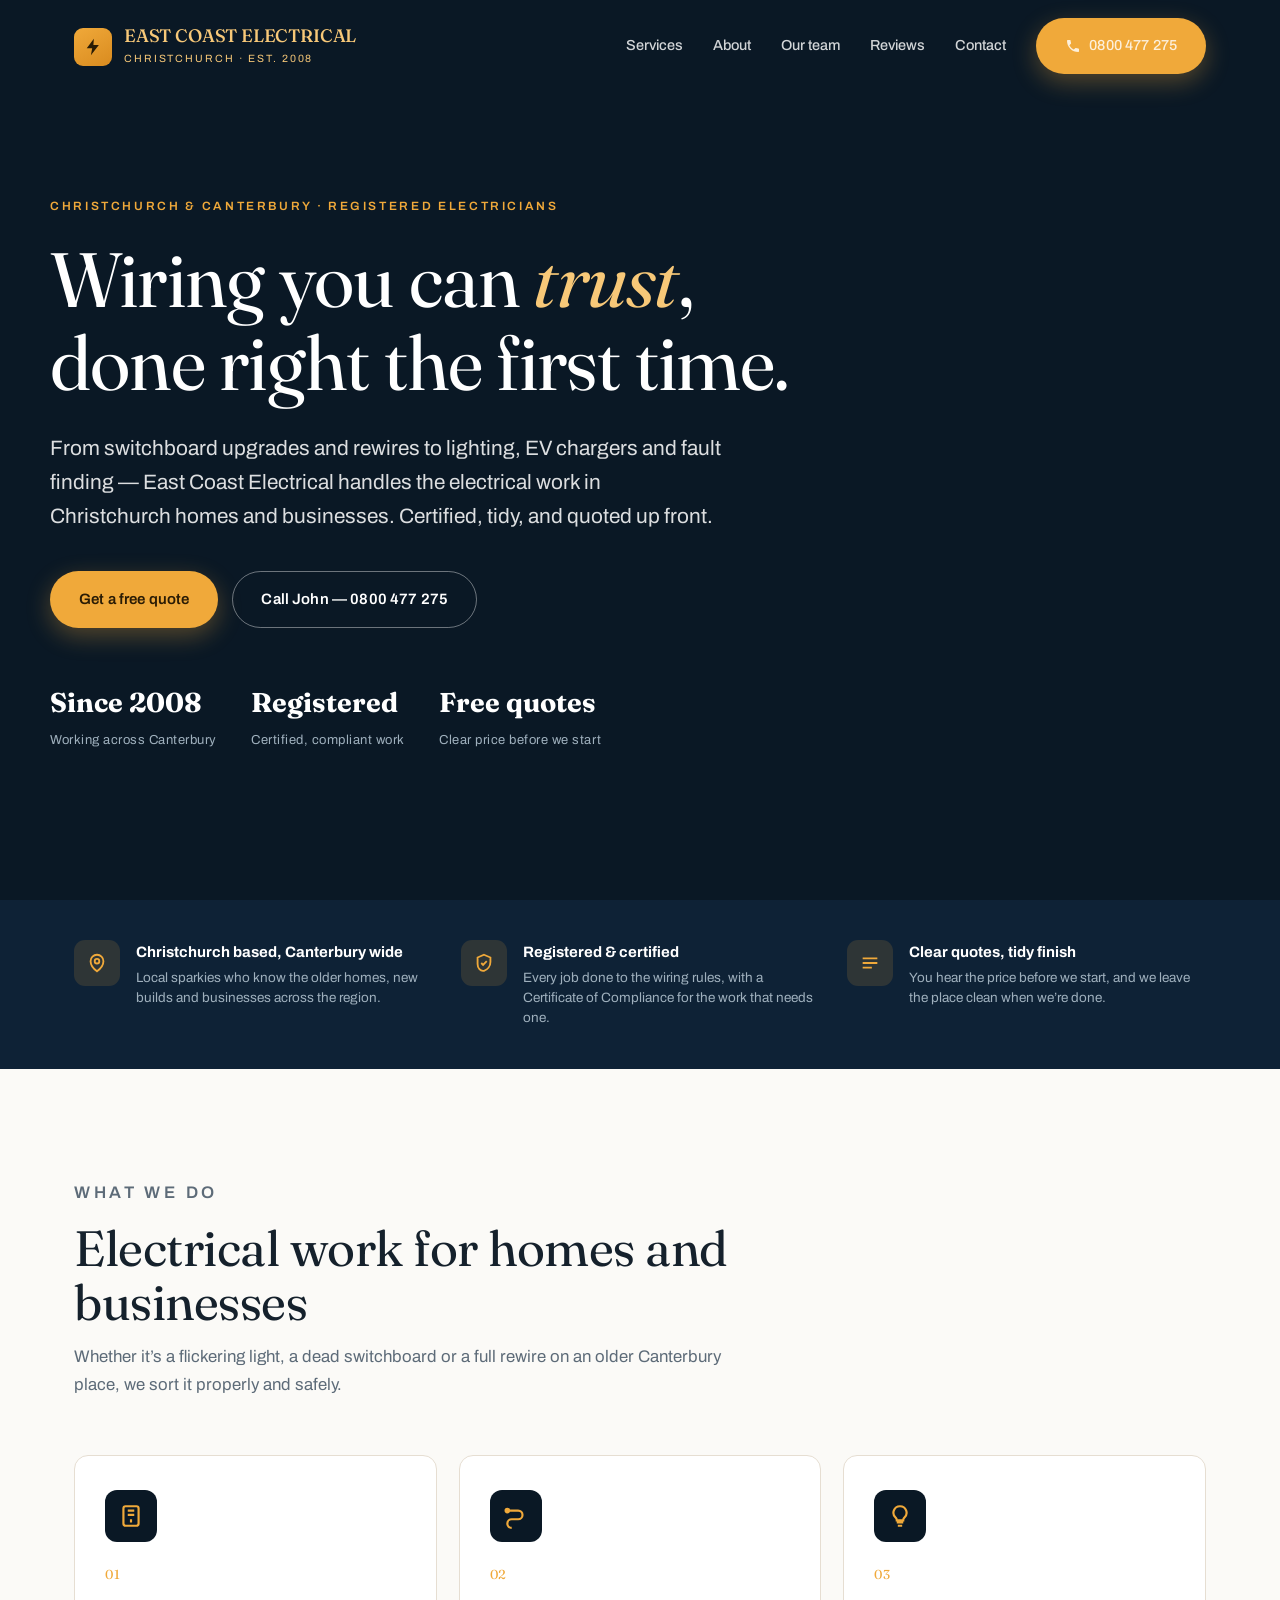
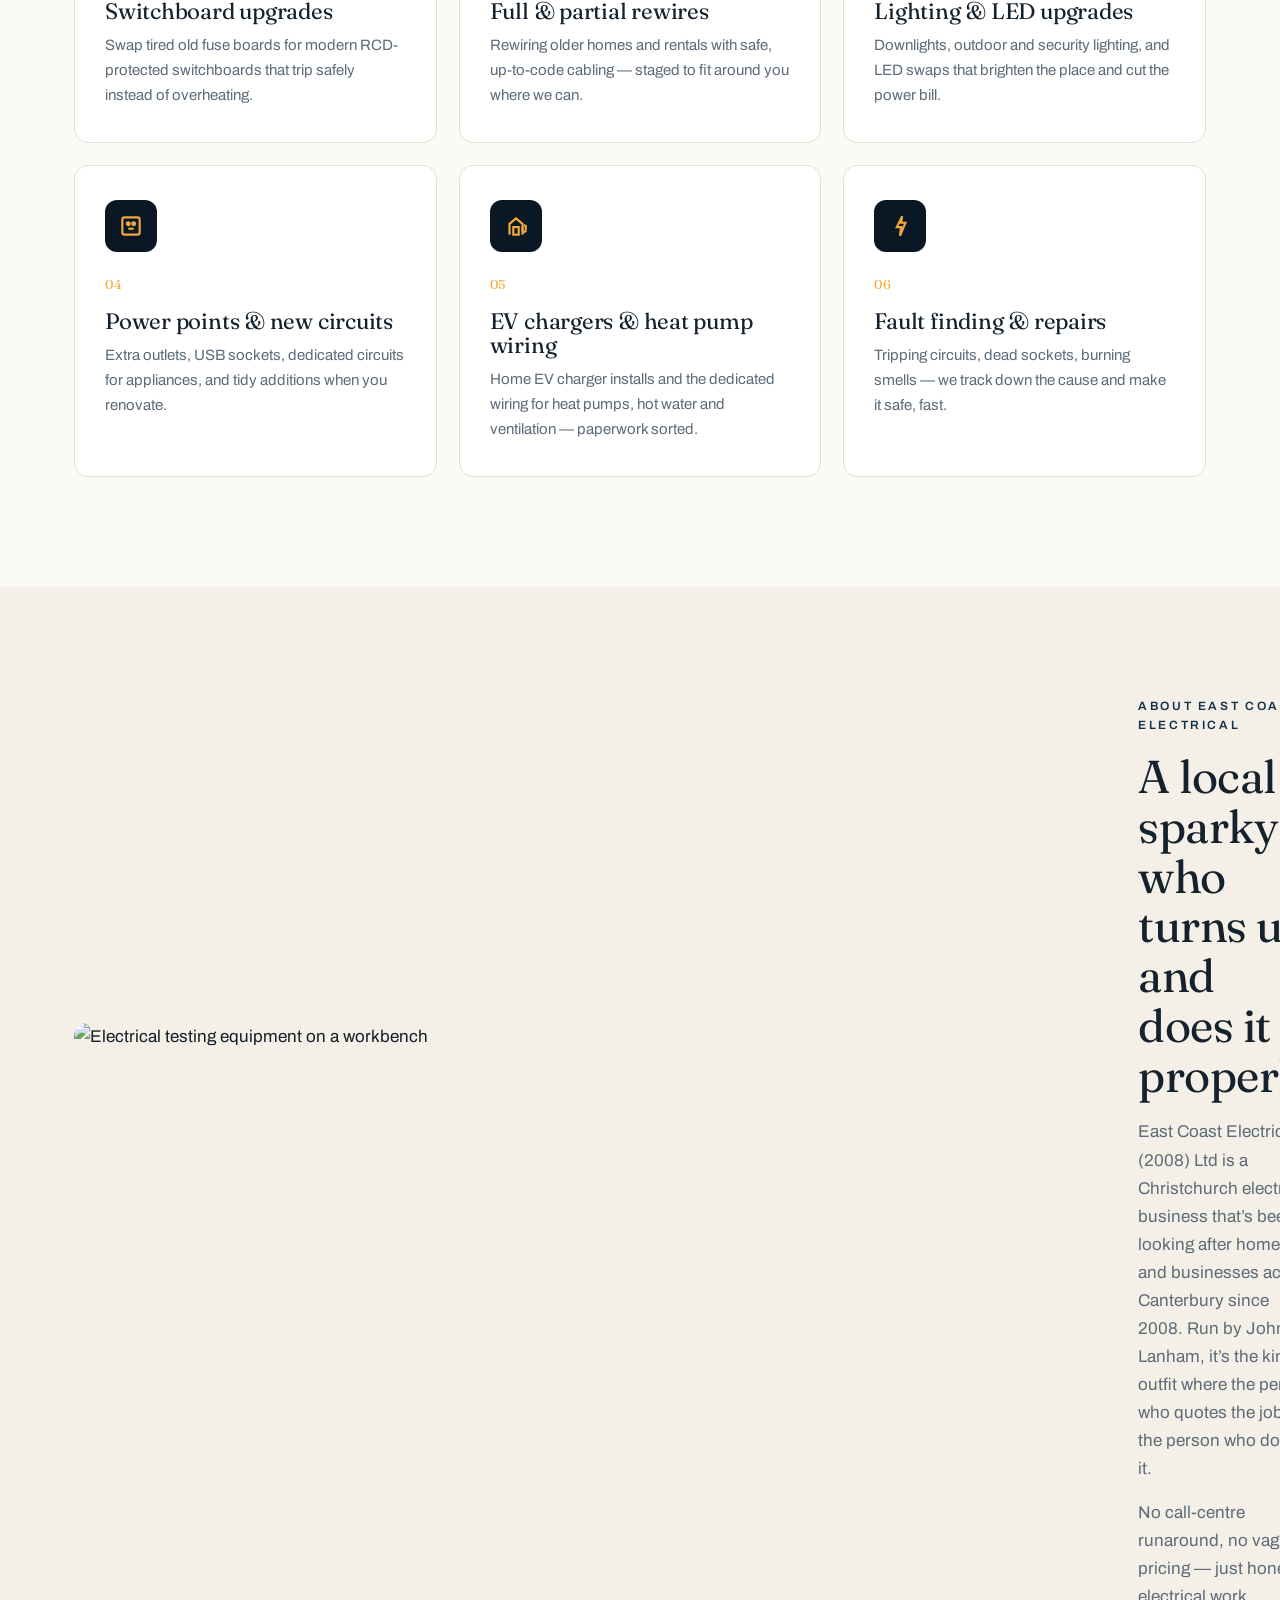
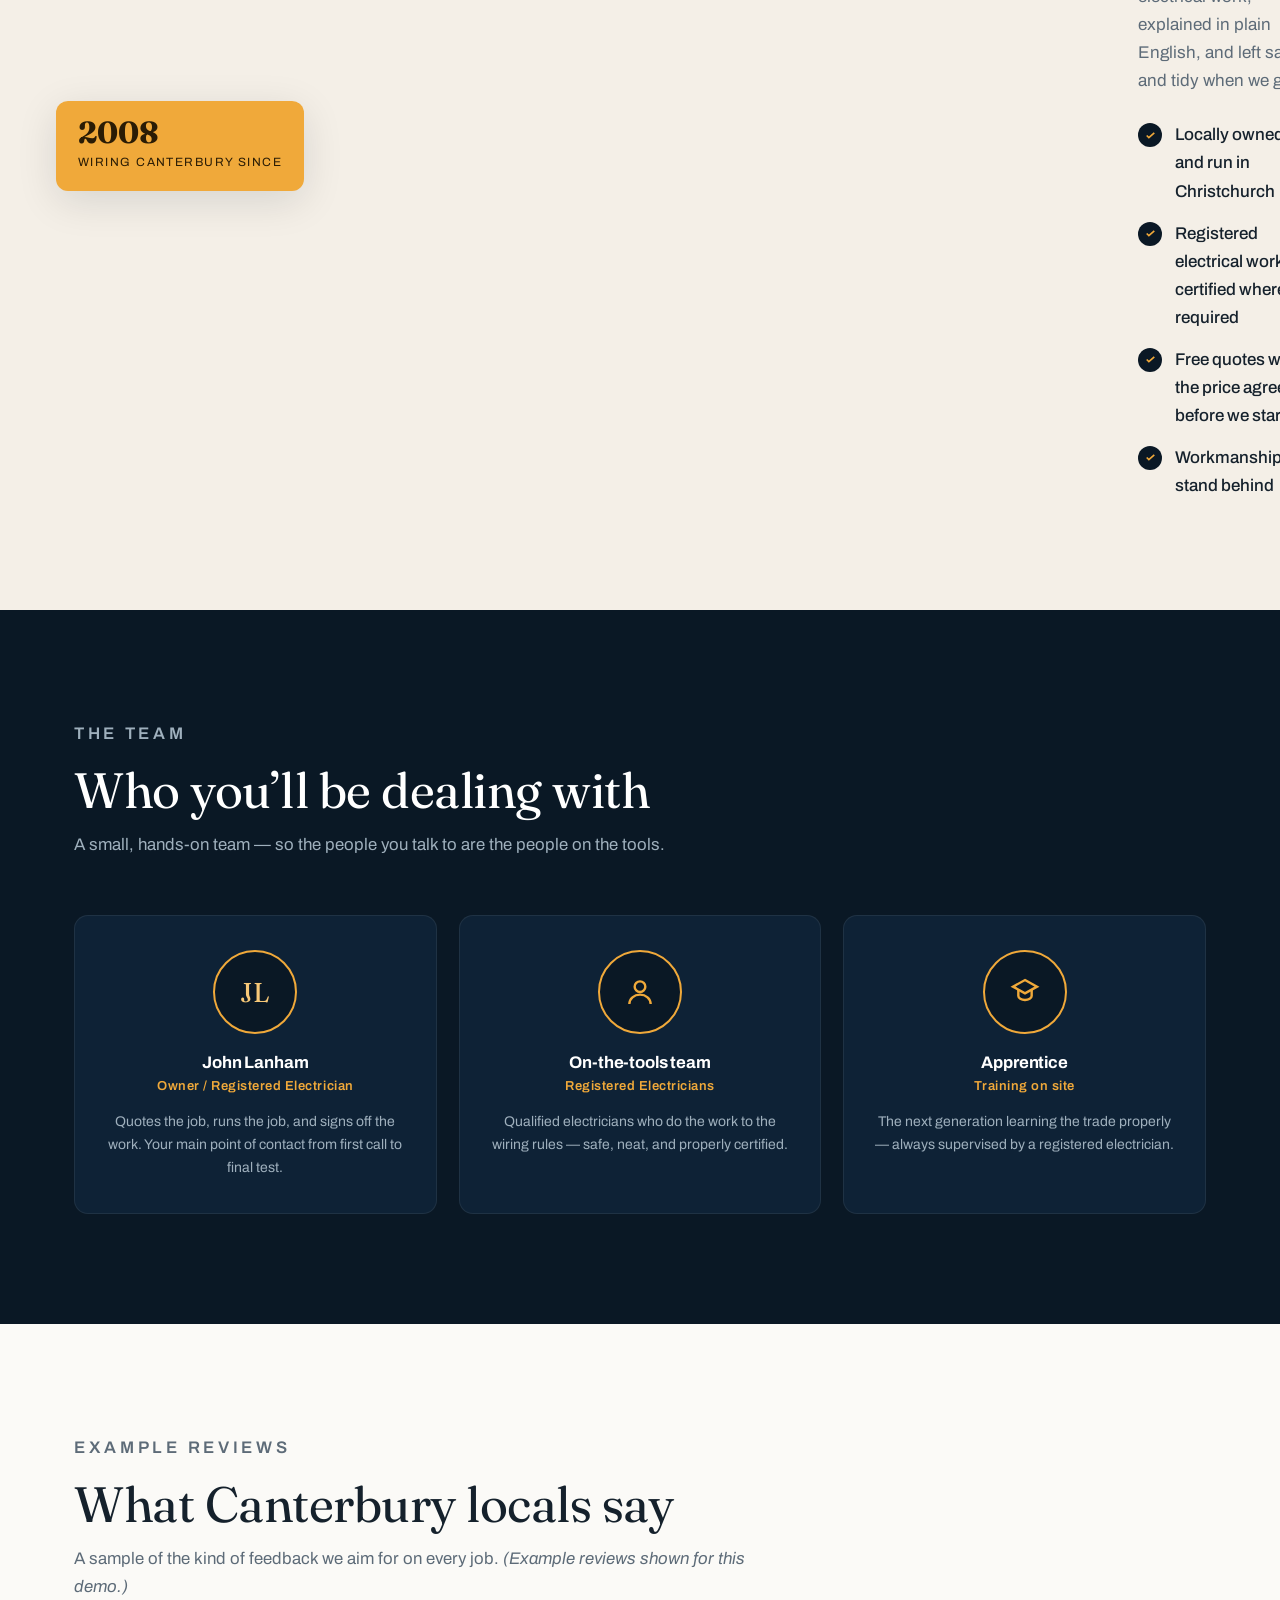
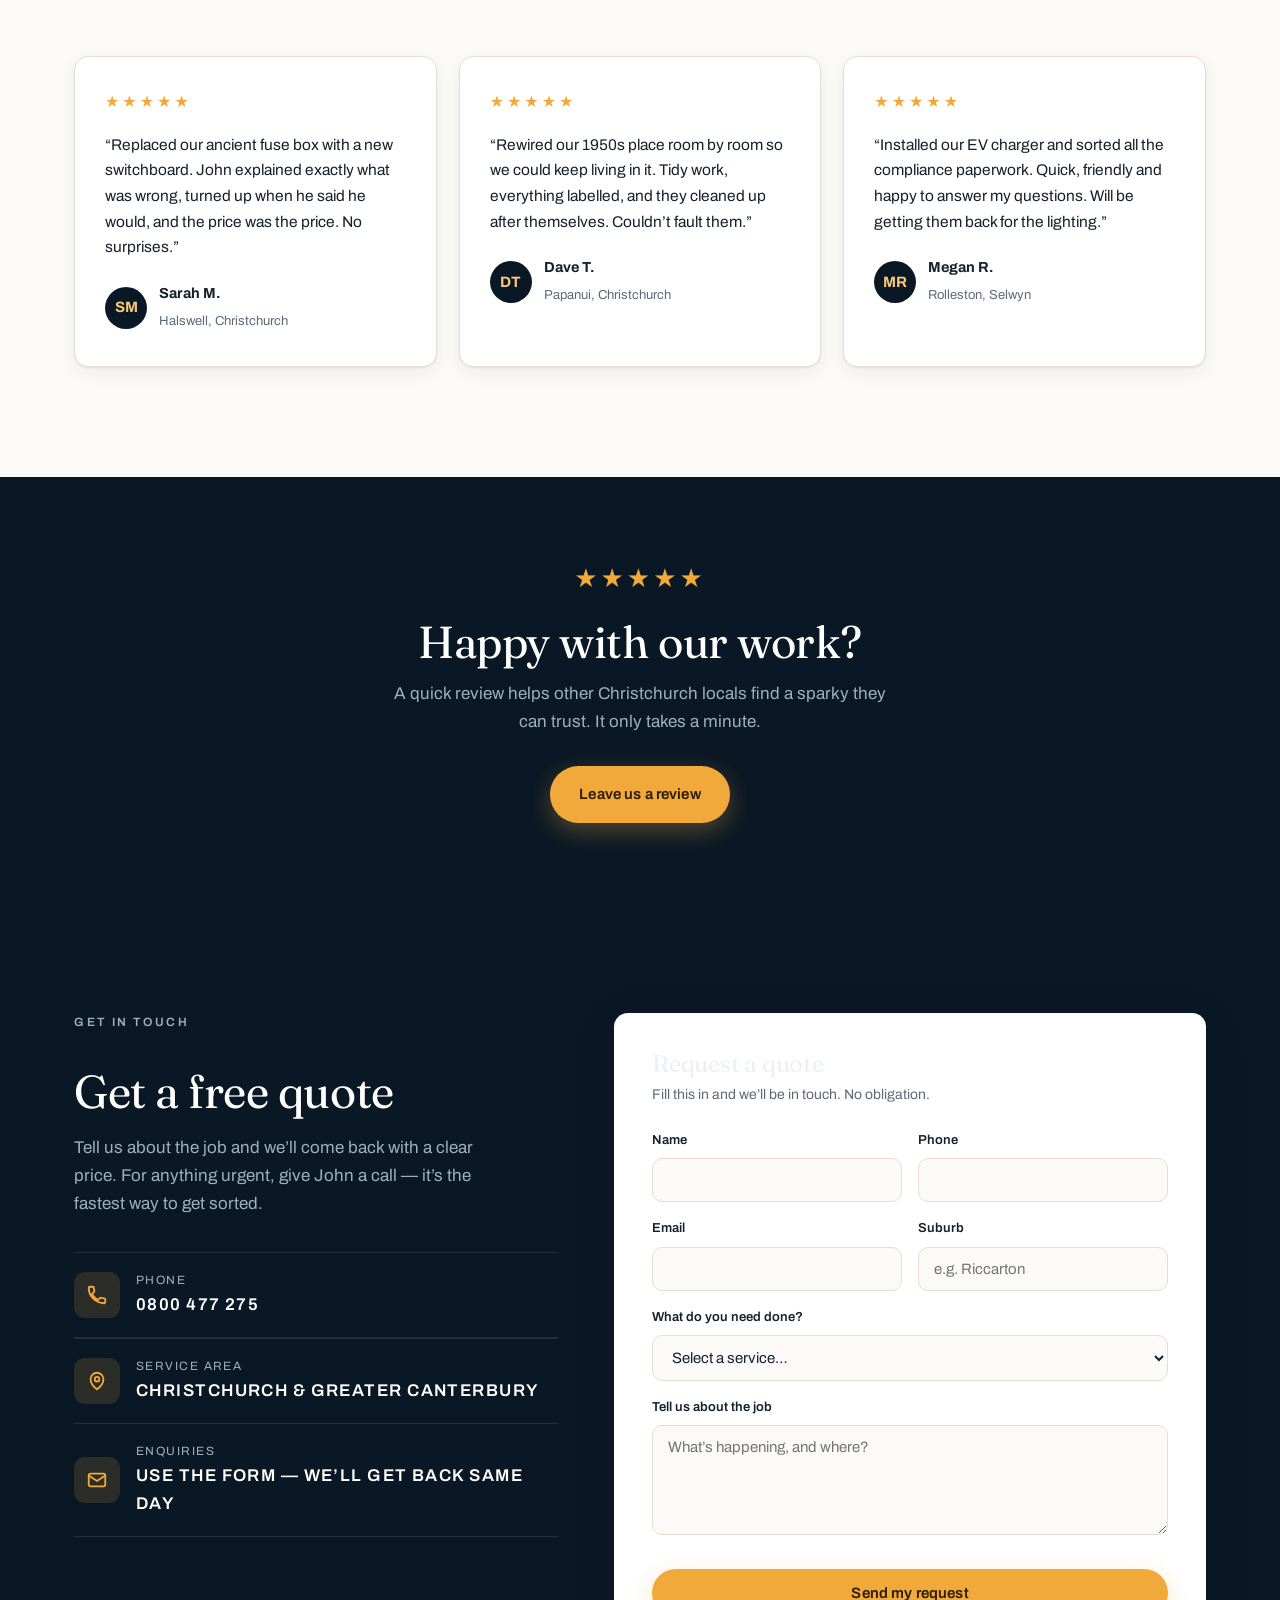
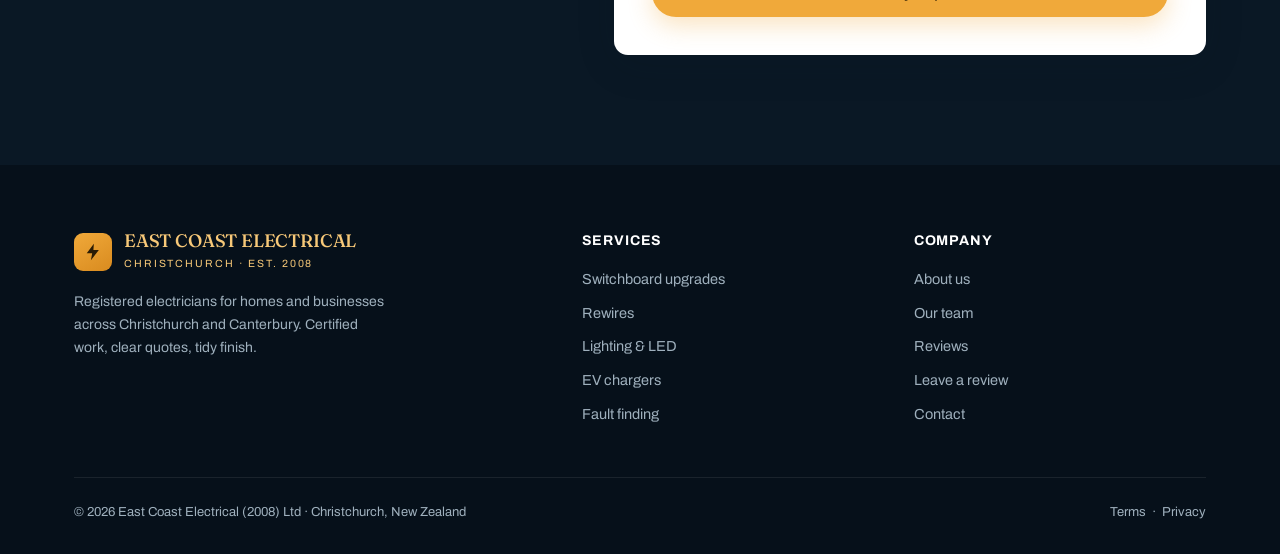
==== commit 15e80279: "Rebuild: East Coast Electrical (2008) Ltd — Premium archetype, rolling hero, full section set Co-Aut" ====
--- a/index.html
+++ b/index.html
@@ -1,366 +1,327 @@
 <!DOCTYPE html>
 <html lang="en-NZ">
 <head>
-<meta charset="UTF-8" />
-<meta name="viewport" content="width=device-width, initial-scale=1.0" />
+<meta charset="UTF-8">
+<meta name="viewport" content="width=device-width, initial-scale=1.0">
 <title>East Coast Electrical (2008) Ltd | Electricians, Christchurch</title>
-<meta name="description" content="Registered Christchurch electricians since 2008. Switchboard upgrades, rewires, EV chargers, lighting, fault finding and commercial wiring — tidy work, clear quotes. Call 0800 477 275." />
-<link rel="canonical" href="https://east-coast-electrical-2008-ltd-demo.vercel.app/" />
-
-<meta property="og:type" content="website" />
-<meta property="og:title" content="East Coast Electrical (2008) Ltd | Electricians, Christchurch" />
-<meta property="og:description" content="Registered Christchurch electricians since 2008. Tidy work, clear quotes, every job certified." />
-<meta property="og:image" content="https://images.unsplash.com/photo-1621905251918-48416bd8575a?auto=format&fit=crop&w=1200&h=630&q=80" />
-<meta property="og:url" content="https://east-coast-electrical-2008-ltd-demo.vercel.app/" />
-<meta name="twitter:card" content="summary_large_image" />
-
-<link rel="icon" href="favicon.svg" type="image/svg+xml" />
-<link rel="preconnect" href="https://fonts.googleapis.com" />
-<link rel="preconnect" href="https://fonts.gstatic.com" crossorigin />
-<link href="https://fonts.googleapis.com/css2?family=Fraunces:ital,opsz,wght@0,9..144,300..600;1,9..144,300..500&family=Figtree:wght@400;500;600;700&display=swap" rel="stylesheet" />
-<link rel="preload" as="image" href="https://images.unsplash.com/photo-1621905251918-48416bd8575a?auto=format&fit=crop&w=1920&q=80" fetchpriority="high" />
-<link rel="stylesheet" href="styles.css" />
+<meta name="description" content="Registered Christchurch electricians for homes and businesses across Canterbury — switchboard upgrades, rewires, lighting, EV chargers and fault finding. Certified work, tidy sites, clear quotes. Trusted since 2008.">
+<meta name="theme-color" content="#0a1825">
+
+<!-- Open Graph -->
+<meta property="og:type" content="website">
+<meta property="og:title" content="East Coast Electrical (2008) Ltd | Electricians, Christchurch">
+<meta property="og:description" content="Registered electricians for Christchurch homes and businesses. Switchboards, rewires, lighting, EV chargers. Certified work, clear quotes — since 2008.">
+<meta property="og:image" content="https://images.unsplash.com/photo-1621905251189-08b45d6a269e?auto=format&fit=crop&w=1200&q=70">
+
+<link rel="icon" href="data:image/svg+xml,%3Csvg xmlns='http://www.w3.org/2000/svg' viewBox='0 0 32 32'%3E%3Crect width='32' height='32' rx='7' fill='%230a1825'/%3E%3Cpath d='M17.5 5L9 18h5l-1.5 9L22 13h-5.5z' fill='%23f0a93a'/%3E%3C/svg%3E">
+
+<link rel="preconnect" href="https://fonts.googleapis.com">
+<link rel="preconnect" href="https://fonts.gstatic.com" crossorigin>
+<link href="https://fonts.googleapis.com/css2?family=Fraunces:ital,opsz,wght@0,9..144,300;0,9..144,400;0,9..144,500;1,9..144,400&family=Archivo:wght@400;500;600;700&display=swap" rel="stylesheet">
+<link rel="stylesheet" href="assets/styles.css">
+
+<link rel="preload" as="image" href="https://images.unsplash.com/photo-1621905251189-08b45d6a269e?auto=format&fit=crop&w=1920&q=70" fetchpriority="high">
 </head>
 <body>
 
-<!-- ============ NAV ============ -->
-<header class="nav" id="nav">
-  <div class="wrap nav-inner">
-    <a href="#top" class="brand" aria-label="East Coast Electrical home">
-      <span class="brand-mark" aria-hidden="true">
-        <svg viewBox="0 0 24 24" fill="none" stroke="currentColor" stroke-width="2" stroke-linecap="round" stroke-linejoin="round"><polygon points="13 2 3 14 12 14 11 22 21 10 12 10 13 2" fill="currentColor" stroke="none"/></svg>
-      </span>
-      <span class="brand-text">
-        <span class="brand-name">East Coast Electrical</span>
-        <span class="brand-sub">Christchurch · Est. 2008</span>
-      </span>
+<!-- NAV -->
+<nav class="nav">
+  <div class="nav-inner">
+    <a class="brand" href="#top">
+      <span class="mark"><svg viewBox="0 0 24 24" fill="currentColor"><path d="M13 2L4.5 13.5H11l-1.5 8.5L19 9.5h-6.5z"/></svg></span>
+      <span><b>East Coast Electrical</b><span>Christchurch · Est. 2008</span></span>
     </a>
-    <nav class="nav-links">
+    <div class="nav-links">
       <a href="#services">Services</a>
       <a href="#about">About</a>
       <a href="#crew">Our team</a>
       <a href="#reviews">Reviews</a>
       <a href="#contact">Contact</a>
-    </nav>
-    <div class="nav-cta">
-      <a href="tel:+64800477275" class="nav-phone">
-        <svg viewBox="0 0 24 24" fill="none" stroke="currentColor" stroke-width="2" stroke-linecap="round" stroke-linejoin="round"><path d="M22 16.92v3a2 2 0 0 1-2.18 2 19.79 19.79 0 0 1-8.63-3.07 19.5 19.5 0 0 1-6-6 19.79 19.79 0 0 1-3.07-8.67A2 2 0 0 1 4.11 2h3a2 2 0 0 1 2 1.72c.13.96.36 1.9.7 2.81a2 2 0 0 1-.45 2.11L8.09 9.91a16 16 0 0 0 6 6l1.27-1.27a2 2 0 0 1 2.11-.45c.91.34 1.85.57 2.81.7A2 2 0 0 1 22 16.92z"/></svg>
-        <span>0800 477 275</span>
-      </a>
-      <a href="#contact" class="btn btn-gold">Get a quote</a>
+      <a class="btn btn-primary nav-phone" href="tel:+64800477275"><svg width="16" height="16" viewBox="0 0 24 24" fill="currentColor"><path d="M6.6 10.8c1.4 2.8 3.8 5.1 6.6 6.6l2.2-2.2c.3-.3.7-.4 1-.2 1.1.4 2.3.6 3.6.6.6 0 1 .4 1 1V20c0 .6-.4 1-1 1C10.6 21 3 13.4 3 4c0-.6.4-1 1-1h3.5c.6 0 1 .4 1 1 0 1.2.2 2.4.6 3.6.1.4 0 .8-.3 1z"/></svg>0800 477 275</a>
+    </div>
+    <button class="nav-toggle" aria-label="Menu"><svg width="26" height="26" viewBox="0 0 24 24" fill="none" stroke="currentColor" stroke-width="2"><path d="M3 6h18M3 12h18M3 18h18"/></svg></button>
+  </div>
+</nav>
+
+<!-- HERO -->
+<header class="hero" id="top">
+  <div class="hero-slides">
+    <div class="hero-slide active" style="background-image:url('https://images.unsplash.com/photo-1621905251189-08b45d6a269e?auto=format&fit=crop&w=1920&q=70')"></div>
+    <div class="hero-slide" style="background-image:url('https://images.unsplash.com/photo-1473341304170-971dccb5ac1e?auto=format&fit=crop&w=1920&q=70')"></div>
+    <div class="hero-slide" style="background-image:url('https://images.unsplash.com/photo-1611365892117-00ac5ef43c90?auto=format&fit=crop&w=1920&q=70')"></div>
+  </div>
+  <div class="wrap hero-inner">
+    <p class="eyebrow">Christchurch &amp; Canterbury · Registered Electricians</p>
+    <h1>Wiring you can <em>trust</em>, done right the first time.</h1>
+    <p class="lead">From switchboard upgrades and rewires to lighting, EV chargers and fault finding — East Coast Electrical handles the electrical work in Christchurch homes and businesses. Certified, tidy, and quoted up front.</p>
+    <div class="hero-cta">
+      <a class="btn btn-primary" href="#contact">Get a free quote</a>
+      <a class="btn btn-ghost" href="tel:+64800477275">Call John — 0800 477 275</a>
+    </div>
+    <div class="hero-meta">
+      <div><b>Since 2008</b><span>Working across Canterbury</span></div>
+      <div><b>Registered</b><span>Certified, compliant work</span></div>
+      <div><b>Free quotes</b><span>Clear price before we start</span></div>
     </div>
   </div>
 </header>
 
-<!-- ============ HERO ============ -->
-<section class="hero" id="top">
-  <div class="hero-slides" aria-hidden="true">
-    <div class="hero-slide active" data-bg="https://images.unsplash.com/photo-1621905251918-48416bd8575a?auto=format&fit=crop&w=1920&q=80" style="background-image:url('https://images.unsplash.com/photo-1621905251918-48416bd8575a?auto=format&fit=crop&w=1920&q=80')"></div>
-    <div class="hero-slide" data-bg="https://images.unsplash.com/photo-1555963966-b7ae5404b6ed?auto=format&fit=crop&w=1920&q=80"></div>
-    <div class="hero-slide" data-bg="https://images.unsplash.com/photo-1473341304170-971dccb5ac1e?auto=format&fit=crop&w=1920&q=80"></div>
-  </div>
-  <div class="wrap hero-inner">
-    <span class="eyebrow light">Christchurch · Registered Electricians</span>
-    <h1>Switchboards, rewires and EV chargers — <em>done properly,</em> right across Christchurch.</h1>
-    <p class="hero-lead">Family-run since 2008. The electrician who quotes your job is the one who turns up to do it — tidy, on time, and tested before we leave.</p>
-    <div class="hero-actions">
-      <a href="#contact" class="btn btn-gold">Get a free quote</a>
-      <a href="tel:+64800477275" class="btn btn-ghost">
-        <svg viewBox="0 0 24 24" width="16" height="16" fill="none" stroke="currentColor" stroke-width="2" stroke-linecap="round" stroke-linejoin="round"><path d="M22 16.92v3a2 2 0 0 1-2.18 2 19.79 19.79 0 0 1-8.63-3.07 19.5 19.5 0 0 1-6-6 19.79 19.79 0 0 1-3.07-8.67A2 2 0 0 1 4.11 2h3a2 2 0 0 1 2 1.72c.13.96.36 1.9.7 2.81a2 2 0 0 1-.45 2.11L8.09 9.91a16 16 0 0 0 6 6l1.27-1.27a2 2 0 0 1 2.11-.45c.91.34 1.85.57 2.81.7A2 2 0 0 1 22 16.92z"/></svg>
-        Call 0800 477 275
-      </a>
-    </div>
-  </div>
-  <div class="hero-scroll"><span>Scroll</span></div>
-  <div class="hero-dots" role="tablist" aria-label="Hero images">
-    <button class="active" aria-label="Image 1"></button>
-    <button aria-label="Image 2"></button>
-    <button aria-label="Image 3"></button>
-  </div>
-</section>
-
-<!-- ============ TRUST STRIP ============ -->
+<!-- TRUST STRIP -->
 <section class="trust">
   <div class="wrap">
-    <div class="trust-item reveal">
-      <span class="trust-ic"><svg viewBox="0 0 24 24" fill="none" stroke="currentColor" stroke-width="2" stroke-linecap="round" stroke-linejoin="round"><path d="M21 10c0 7-9 13-9 13s-9-6-9-13a9 9 0 0 1 18 0z"/><circle cx="12" cy="10" r="3"/></svg></span>
-      <div><h3>Christchurch-based, all over the city</h3><p>From Sumner to Rolleston — local sparkies who answer the phone and turn up when we say we will.</p></div>
-    </div>
-    <div class="trust-item reveal d1">
-      <span class="trust-ic"><svg viewBox="0 0 24 24" fill="none" stroke="currentColor" stroke-width="2" stroke-linecap="round" stroke-linejoin="round"><path d="M9 12l2 2 4-4"/><path d="M21 12c0 1.66-4 3-9 3s-9-1.34-9-3"/><path d="M12 22s8-4 8-10V5l-8-3-8 3v7c0 6 8 10 8 10z"/></svg></span>
-      <div><h3>Registered &amp; certified</h3><p>Registered electricians on every job, with a Certificate of Compliance so you know it's signed off and safe.</p></div>
-    </div>
-    <div class="trust-item reveal d2">
-      <span class="trust-ic"><svg viewBox="0 0 24 24" fill="none" stroke="currentColor" stroke-width="2" stroke-linecap="round" stroke-linejoin="round"><path d="M14 2H6a2 2 0 0 0-2 2v16a2 2 0 0 0 2 2h12a2 2 0 0 0 2-2V8z"/><polyline points="14 2 14 8 20 8"/><line x1="9" y1="15" x2="15" y2="15"/></svg></span>
-      <div><h3>Clear quotes, tidy work</h3><p>You get a written price before we start, and we leave your place cleaner than the last lot did.</p></div>
-    </div>
-  </div>
-</section>
-
-<!-- ============ SERVICES ============ -->
-<section class="band band-bone" id="services">
-  <div class="wrap">
-    <div class="sec-head reveal">
-      <span class="eyebrow">What we do</span>
-      <h2>Domestic and commercial electrical, <em>start to finish.</em></h2>
-      <p>Whether it's one dead socket or wiring a whole new build, it's the same crew and the same standard every time.</p>
+    <div class="trust-grid">
+      <div class="trust-item reveal">
+        <div class="ti-ico"><svg viewBox="0 0 24 24" fill="none" stroke="currentColor" stroke-width="2"><path d="M12 21s-7-5.2-7-11a7 7 0 0114 0c0 5.8-7 11-7 11z"/><circle cx="12" cy="10" r="2.5"/></svg></div>
+        <div><h4>Christchurch based, Canterbury wide</h4><p>Local sparkies who know the older homes, new builds and businesses across the region.</p></div>
+      </div>
+      <div class="trust-item reveal">
+        <div class="ti-ico"><svg viewBox="0 0 24 24" fill="none" stroke="currentColor" stroke-width="2"><path d="M9 12l2 2 4-4"/><path d="M12 3l7 3v5c0 4.5-3 8.3-7 9.5C8 21.3 5 17.5 5 13V6z"/></svg></div>
+        <div><h4>Registered &amp; certified</h4><p>Every job done to the wiring rules, with a Certificate of Compliance for the work that needs one.</p></div>
+      </div>
+      <div class="trust-item reveal">
+        <div class="ti-ico"><svg viewBox="0 0 24 24" fill="none" stroke="currentColor" stroke-width="2"><path d="M4 7h16M4 12h16M4 17h10"/></svg></div>
+        <div><h4>Clear quotes, tidy finish</h4><p>You hear the price before we start, and we leave the place clean when we’re done.</p></div>
+      </div>
+    </div>
+  </div>
+</section>
+
+<!-- SERVICES -->
+<section class="section section-paper" id="services">
+  <div class="wrap">
+    <div class="section-head reveal">
+      <p class="eyebrow">What we do</p>
+      <h2>Electrical work for homes and businesses</h2>
+      <p>Whether it’s a flickering light, a dead switchboard or a full rewire on an older Canterbury place, we sort it properly and safely.</p>
     </div>
     <div class="svc-grid">
       <article class="svc-card reveal">
-        <span class="svc-num">01</span>
-        <span class="svc-ic"><svg viewBox="0 0 24 24" fill="none" stroke="currentColor" stroke-width="2" stroke-linecap="round" stroke-linejoin="round"><rect x="4" y="2" width="16" height="20" rx="2"/><line x1="9" y1="7" x2="15" y2="7"/><line x1="9" y1="11" x2="15" y2="11"/><line x1="9" y1="15" x2="12" y2="15"/></svg></span>
+        <div class="svc-ico"><svg viewBox="0 0 24 24" fill="none" stroke="currentColor" stroke-width="2"><rect x="5" y="3" width="14" height="18" rx="2"/><path d="M9 7h6M9 11h6M12 15v3"/></svg></div>
+        <span class="num">01</span>
         <h3>Switchboard upgrades</h3>
-        <p>Old ceramic fuse boards swapped for modern RCD-protected boards that cut the power before anyone gets a shock.</p>
-      </article>
-      <article class="svc-card reveal d1">
-        <span class="svc-num">02</span>
-        <span class="svc-ic"><svg viewBox="0 0 24 24" fill="none" stroke="currentColor" stroke-width="2" stroke-linecap="round" stroke-linejoin="round"><path d="M4 7c4 0 4 10 8 10s4-10 8-10"/><circle cx="4" cy="7" r="1.4"/><circle cx="20" cy="17" r="1.4"/></svg></span>
-        <h3>Rewires &amp; new wiring</h3>
-        <p>Full home rewires and added circuits to current NZ standards — staged room by room so you can keep living in the house.</p>
-      </article>
-      <article class="svc-card reveal d2">
-        <span class="svc-num">03</span>
-        <span class="svc-ic"><svg viewBox="0 0 24 24" fill="none" stroke="currentColor" stroke-width="2" stroke-linecap="round" stroke-linejoin="round"><path d="M14 2 5 14h5l-1 8 9-12h-5l1-8z"/></svg></span>
-        <h3>EV charger installation</h3>
-        <p>Home and workplace EV chargers installed and load-checked, so you can charge overnight without overloading the house.</p>
-      </article>
-      <article class="svc-card reveal">
-        <span class="svc-num">04</span>
-        <span class="svc-ic"><svg viewBox="0 0 24 24" fill="none" stroke="currentColor" stroke-width="2" stroke-linecap="round" stroke-linejoin="round"><path d="M9 18h6"/><path d="M10 22h4"/><path d="M12 2a7 7 0 0 0-4 12.7c.6.5 1 1.2 1 2.3h6c0-1.1.4-1.8 1-2.3A7 7 0 0 0 12 2z"/></svg></span>
-        <h3>Lighting design &amp; install</h3>
-        <p>LED downlights, outdoor and feature lighting planned for the room and fitted neatly — brighter where it matters, softer where it doesn't.</p>
-      </article>
-      <article class="svc-card reveal d1">
-        <span class="svc-num">05</span>
-        <span class="svc-ic"><svg viewBox="0 0 24 24" fill="none" stroke="currentColor" stroke-width="2" stroke-linecap="round" stroke-linejoin="round"><circle cx="11" cy="11" r="8"/><line x1="21" y1="21" x2="16.65" y2="16.65"/><line x1="11" y1="8" x2="11" y2="12"/><line x1="11" y1="14" x2="11" y2="14"/></svg></span>
+        <p>Swap tired old fuse boards for modern RCD-protected switchboards that trip safely instead of overheating.</p>
+      </article>
+      <article class="svc-card reveal">
+        <div class="svc-ico"><svg viewBox="0 0 24 24" fill="none" stroke="currentColor" stroke-width="2"><path d="M4 7h10a4 4 0 010 8H8a4 4 0 000 8"/><circle cx="4" cy="7" r="1.6" fill="currentColor"/></svg></div>
+        <span class="num">02</span>
+        <h3>Full &amp; partial rewires</h3>
+        <p>Rewiring older homes and rentals with safe, up-to-code cabling — staged to fit around you where we can.</p>
+      </article>
+      <article class="svc-card reveal">
+        <div class="svc-ico"><svg viewBox="0 0 24 24" fill="none" stroke="currentColor" stroke-width="2"><path d="M9 18h6M10 21h4M12 3a6 6 0 00-4 10.5c.6.5 1 1.3 1 2.1V16h6v-.4c0-.8.4-1.6 1-2.1A6 6 0 0012 3z"/></svg></div>
+        <span class="num">03</span>
+        <h3>Lighting &amp; LED upgrades</h3>
+        <p>Downlights, outdoor and security lighting, and LED swaps that brighten the place and cut the power bill.</p>
+      </article>
+      <article class="svc-card reveal">
+        <div class="svc-ico"><svg viewBox="0 0 24 24" fill="none" stroke="currentColor" stroke-width="2"><rect x="4" y="4" width="16" height="16" rx="2"/><circle cx="9.5" cy="10" r="1.3" fill="currentColor"/><circle cx="14.5" cy="10" r="1.3" fill="currentColor"/><path d="M9.5 14.5h5"/></svg></div>
+        <span class="num">04</span>
+        <h3>Power points &amp; new circuits</h3>
+        <p>Extra outlets, USB sockets, dedicated circuits for appliances, and tidy additions when you renovate.</p>
+      </article>
+      <article class="svc-card reveal">
+        <div class="svc-ico"><svg viewBox="0 0 24 24" fill="none" stroke="currentColor" stroke-width="2"><path d="M6 20V10l6-5 6 5v10"/><rect x="9.5" y="13" width="5" height="7"/><path d="M19 11l2 1v4a1.5 1.5 0 01-3 0v-3"/></svg></div>
+        <span class="num">05</span>
+        <h3>EV chargers &amp; heat pump wiring</h3>
+        <p>Home EV charger installs and the dedicated wiring for heat pumps, hot water and ventilation — paperwork sorted.</p>
+      </article>
+      <article class="svc-card reveal">
+        <div class="svc-ico"><svg viewBox="0 0 24 24" fill="none" stroke="currentColor" stroke-width="2"><path d="M14 3l-1 6h4l-5 12 1-8H9z"/></svg></div>
+        <span class="num">06</span>
         <h3>Fault finding &amp; repairs</h3>
-        <p>Tripping breakers, dead sockets, flickering lights — tracked down, diagnosed and fixed, usually on the first visit.</p>
-      </article>
-      <article class="svc-card reveal d2">
-        <span class="svc-num">06</span>
-        <span class="svc-ic"><svg viewBox="0 0 24 24" fill="none" stroke="currentColor" stroke-width="2" stroke-linecap="round" stroke-linejoin="round"><path d="M3 21h18"/><path d="M5 21V7l8-4v18"/><path d="M19 21V11l-6-4"/><line x1="9" y1="9" x2="9" y2="9"/><line x1="9" y1="13" x2="9" y2="13"/></svg></span>
-        <h3>Commercial &amp; new builds</h3>
-        <p>Fit-outs, maintenance and new-build wiring for Christchurch builders, landlords and businesses — booked around your trading hours.</p>
-      </article>
-    </div>
-  </div>
-</section>
-
-<!-- ============ ABOUT ============ -->
-<section class="band band-paper" id="about">
-  <div class="wrap about-grid">
-    <div class="about-media reveal">
-      <span class="about-corner">On the tools since 2008</span>
-      <img src="https://images.unsplash.com/photo-1621905252507-b35492cc74b4?auto=format&fit=crop&w=1100&q=80" alt="Registered electrician at a switchboard on a Christchurch job" width="1100" height="1375" loading="lazy" />
-      <div class="about-tag"><strong>16+</strong><span>Years wiring Christchurch</span></div>
-    </div>
-    <div class="about-body reveal d1">
-      <span class="eyebrow">About East Coast Electrical</span>
-      <h2>Electricians you can <em>actually get hold of.</em></h2>
-      <p>We've been wiring Christchurch homes and businesses since 2008. We're a small, hands-on outfit — no call centres, no subbing it out to whoever's free. The person who quotes your job is the one who shows up to do it.</p>
-      <p>From a single dodgy socket to a full rewire or a commercial fit-out, we treat your place like we'd want ours treated: drop sheets down, mess cleaned up, and everything tested and certified before we hand the keys back.</p>
-      <ul class="checklist">
-        <li><span class="check-ic"><svg viewBox="0 0 24 24" fill="none" stroke="currentColor" stroke-width="3" stroke-linecap="round" stroke-linejoin="round"><polyline points="20 6 9 17 4 12"/></svg></span>Locally owned and operated, right here in Christchurch</li>
-        <li><span class="check-ic"><svg viewBox="0 0 24 24" fill="none" stroke="currentColor" stroke-width="3" stroke-linecap="round" stroke-linejoin="round"><polyline points="20 6 9 17 4 12"/></svg></span>Registered electricians — every job certified and signed off</li>
-        <li><span class="check-ic"><svg viewBox="0 0 24 24" fill="none" stroke="currentColor" stroke-width="3" stroke-linecap="round" stroke-linejoin="round"><polyline points="20 6 9 17 4 12"/></svg></span>Written quotes up front, so there are no surprises on the invoice</li>
-      </ul>
-    </div>
-  </div>
-</section>
-
-<!-- ============ CREW ============ -->
-<section class="band band-dark" id="crew">
-  <div class="wrap">
-    <div class="sec-head center reveal">
-      <span class="eyebrow light" style="justify-content:center;">The people on the tools</span>
-      <h2>Meet the <em>crew.</em></h2>
-      <p>A tight Christchurch team — you'll get to know the same faces from quote to clean-up.</p>
+        <p>Tripping circuits, dead sockets, burning smells — we track down the cause and make it safe, fast.</p>
+      </article>
+    </div>
+  </div>
+</section>
+
+<!-- ABOUT -->
+<section class="section section-bone" id="about">
+  <div class="wrap">
+    <div class="about-grid">
+      <div class="about-figure reveal">
+        <img src="https://images.unsplash.com/photo-1565608438257-fac3c27beb36?auto=format&fit=crop&w=1000&q=70" alt="Electrical testing equipment on a workbench" width="1000" height="750" loading="lazy">
+        <div class="tag"><b>2008</b><span>Wiring Canterbury since</span></div>
+      </div>
+      <div class="about-copy reveal">
+        <p class="eyebrow dark">About East Coast Electrical</p>
+        <h2>A local sparky who turns up and does it properly</h2>
+        <p>East Coast Electrical (2008) Ltd is a Christchurch electrical business that’s been looking after homes and businesses across Canterbury since 2008. Run by John Lanham, it’s the kind of outfit where the person who quotes the job is the person who does it.</p>
+        <p>No call-centre runaround, no vague pricing — just honest electrical work, explained in plain English, and left safe and tidy when we go.</p>
+        <ul class="checklist">
+          <li><span class="ck"><svg viewBox="0 0 24 24" fill="none" stroke="currentColor" stroke-width="3"><path d="M5 12l4 4L19 7"/></svg></span>Locally owned and run in Christchurch</li>
+          <li><span class="ck"><svg viewBox="0 0 24 24" fill="none" stroke="currentColor" stroke-width="3"><path d="M5 12l4 4L19 7"/></svg></span>Registered electrical work, certified where required</li>
+          <li><span class="ck"><svg viewBox="0 0 24 24" fill="none" stroke="currentColor" stroke-width="3"><path d="M5 12l4 4L19 7"/></svg></span>Free quotes with the price agreed before we start</li>
+          <li><span class="ck"><svg viewBox="0 0 24 24" fill="none" stroke="currentColor" stroke-width="3"><path d="M5 12l4 4L19 7"/></svg></span>Workmanship we stand behind</li>
+        </ul>
+      </div>
+    </div>
+  </div>
+</section>
+
+<!-- CREW -->
+<section class="section section-dark" id="crew">
+  <div class="wrap">
+    <div class="section-head reveal">
+      <p class="eyebrow">The team</p>
+      <h2 style="color:#fff">Who you’ll be dealing with</h2>
+      <p>A small, hands-on team — so the people you talk to are the people on the tools.</p>
     </div>
     <div class="crew-grid">
-      <article class="crew-card reveal">
-        <div class="crew-avatar">JL</div>
+      <div class="crew-card reveal">
+        <div class="crew-av">JL</div>
         <h3>John Lanham</h3>
-        <div class="crew-role">Owner / Registered Electrician</div>
-        <p>Quotes the work, runs the jobs and is on the end of the phone when you call.</p>
-      </article>
-      <article class="crew-card reveal d1">
-        <div class="crew-avatar">RE</div>
-        <h3>Registered Electrician</h3>
-        <div class="crew-role">Domestic &amp; Commercial</div>
-        <p>Handles switchboards, rewires and fit-outs to standard, then tests and certifies before sign-off.</p>
-      </article>
-      <article class="crew-card reveal d2">
-        <div class="crew-avatar">AP</div>
-        <h3>Apprentice Electrician</h3>
-        <div class="crew-role">Install &amp; Support</div>
-        <p>Second pair of hands on the bigger jobs, learning the trade the right way under supervision.</p>
-      </article>
-      <article class="crew-card reveal d3">
-        <div class="crew-avatar">OF</div>
-        <h3>Bookings &amp; Office</h3>
-        <div class="crew-role">Quotes &amp; Scheduling</div>
-        <p>Gets your enquiry to the right person and keeps you posted on timing and certificates.</p>
-      </article>
-    </div>
-    <div style="text-align:center;"><span class="badge-pill">Roles shown where team members aren't individually named</span></div>
-  </div>
-</section>
-
-<!-- ============ REVIEWS ============ -->
-<section class="band band-bone" id="reviews">
-  <div class="wrap">
-    <div class="sec-head reveal">
-      <span class="eyebrow">In their words</span>
-      <h2>What Christchurch homeowners <em>say.</em></h2>
-      <p>A few notes from recent jobs around the city.</p>
+        <div class="role">Owner / Registered Electrician</div>
+        <p>Quotes the job, runs the job, and signs off the work. Your main point of contact from first call to final test.</p>
+      </div>
+      <div class="crew-card reveal">
+        <div class="crew-av"><svg viewBox="0 0 24 24" fill="none" stroke="currentColor" stroke-width="1.8"><circle cx="12" cy="8" r="4"/><path d="M4 21c0-4 3.6-7 8-7s8 3 8 7"/></svg></div>
+        <h3>On-the-tools team</h3>
+        <div class="role">Registered Electricians</div>
+        <p>Qualified electricians who do the work to the wiring rules — safe, neat, and properly certified.</p>
+      </div>
+      <div class="crew-card reveal">
+        <div class="crew-av"><svg viewBox="0 0 24 24" fill="none" stroke="currentColor" stroke-width="1.8"><path d="M12 3l9 5-9 5-9-5z"/><path d="M7 10v5c0 1.5 2.2 3 5 3s5-1.5 5-3v-5"/></svg></div>
+        <h3>Apprentice</h3>
+        <div class="role">Training on site</div>
+        <p>The next generation learning the trade properly — always supervised by a registered electrician.</p>
+      </div>
+    </div>
+  </div>
+</section>
+
+<!-- REVIEWS -->
+<section class="section section-paper" id="reviews">
+  <div class="wrap">
+    <div class="section-head reveal">
+      <p class="eyebrow">Example reviews</p>
+      <h2>What Canterbury locals say</h2>
+      <p>A sample of the kind of feedback we aim for on every job. <em>(Example reviews shown for this demo.)</em></p>
     </div>
     <div class="rev-grid">
       <article class="rev-card reveal">
-        <div class="stars">★★★★★ <span class="sr-only">5 out of 5</span></div>
-        <blockquote>"Came out the same day when our switchboard kept tripping. Found the fault in twenty minutes and explained the whole thing in plain English. No drama at all."</blockquote>
-        <div class="rev-meta"><span class="rev-ava">MR</span><div><div class="rev-name">Megan R.</div><div class="rev-sub">Riccarton</div></div></div>
-      </article>
-      <article class="rev-card reveal d1">
         <div class="stars">★★★★★</div>
-        <blockquote>"Rewired our 1950s place room by room so we could keep living in it. Tidy, on time, and the compliance certificate came through the next day."</blockquote>
-        <div class="rev-meta"><span class="rev-ava">DP</span><div><div class="rev-name">Dave &amp; Priya</div><div class="rev-sub">Cashmere</div></div></div>
+        <p>“Replaced our ancient fuse box with a new switchboard. John explained exactly what was wrong, turned up when he said he would, and the price was the price. No surprises.”</p>
+        <div class="rev-who"><span class="ra">SM</span><div><b>Sarah M.</b><span>Halswell, Christchurch</span></div></div>
       </article>
       <article class="rev-card reveal">
         <div class="stars">★★★★★</div>
-        <blockquote>"Got an EV charger put in at home. Quoted fairly, turned up when they said, and cleaned up after themselves. Couldn't ask for more from a sparky."</blockquote>
-        <div class="rev-meta"><span class="rev-ava">TW</span><div><div class="rev-name">Tony W.</div><div class="rev-sub">Halswell</div></div></div>
-      </article>
-      <article class="rev-card reveal d1">
+        <p>“Rewired our 1950s place room by room so we could keep living in it. Tidy work, everything labelled, and they cleaned up after themselves. Couldn’t fault them.”</p>
+        <div class="rev-who"><span class="ra">DT</span><div><b>Dave T.</b><span>Papanui, Christchurch</span></div></div>
+      </article>
+      <article class="rev-card reveal">
         <div class="stars">★★★★★</div>
-        <blockquote>"Used East Coast for our café fit-out. No overruns, no surprises — they just worked around our opening hours and got it sorted."</blockquote>
-        <div class="rev-meta"><span class="rev-ava">SL</span><div><div class="rev-name">Sarah L.</div><div class="rev-sub">Merivale</div></div></div>
-      </article>
-    </div>
-  </div>
-</section>
-
-<!-- ============ REVIEW FUNNEL BANNER ============ -->
-<section class="band funnel">
-  <div class="funnel-bg" style="background-image:url('https://images.unsplash.com/photo-1473341304170-971dccb5ac1e?auto=format&fit=crop&w=1600&q=80')"></div>
-  <div class="wrap reveal">
-    <div class="funnel-stars">★★★★★</div>
-    <h2>Happy with our work?</h2>
-    <p>A quick review helps other Christchurch locals find a sparky they can trust. It only takes a minute.</p>
-    <a href="review.html" class="btn btn-gold">Leave us a review</a>
-  </div>
-</section>
-
-<!-- ============ CONTACT ============ -->
-<section class="band band-dark" id="contact">
-  <div class="wrap contact-grid">
-    <div class="contact-info reveal">
-      <span class="eyebrow light">Get in touch</span>
-      <h2>Get a free, no-obligation quote.</h2>
-      <p>Tell us what's going on and we'll come back with a straight answer and a written price. For urgent faults, give us a call — it's the fastest way to get on the list.</p>
-      <ul class="contact-list">
-        <li>
-          <span class="contact-ic"><svg viewBox="0 0 24 24" fill="none" stroke="currentColor" stroke-width="2" stroke-linecap="round" stroke-linejoin="round"><path d="M22 16.92v3a2 2 0 0 1-2.18 2 19.79 19.79 0 0 1-8.63-3.07 19.5 19.5 0 0 1-6-6 19.79 19.79 0 0 1-3.07-8.67A2 2 0 0 1 4.11 2h3a2 2 0 0 1 2 1.72c.13.96.36 1.9.7 2.81a2 2 0 0 1-.45 2.11L8.09 9.91a16 16 0 0 0 6 6l1.27-1.27a2 2 0 0 1 2.11-.45c.91.34 1.85.57 2.81.7A2 2 0 0 1 22 16.92z"/></svg></span>
-          <div><div class="lbl">Phone</div><a href="tel:+64800477275" class="val">0800 477 275</a></div>
-        </li>
-        <li>
-          <span class="contact-ic"><svg viewBox="0 0 24 24" fill="none" stroke="currentColor" stroke-width="2" stroke-linecap="round" stroke-linejoin="round"><path d="M21 10c0 7-9 13-9 13s-9-6-9-13a9 9 0 0 1 18 0z"/><circle cx="12" cy="10" r="3"/></svg></span>
-          <div><div class="lbl">Service area</div><span class="val">Christchurch &amp; surrounds</span></div>
-        </li>
-        <li>
-          <span class="contact-ic"><svg viewBox="0 0 24 24" fill="none" stroke="currentColor" stroke-width="2" stroke-linecap="round" stroke-linejoin="round"><circle cx="12" cy="12" r="10"/><polyline points="12 6 12 12 16 14"/></svg></span>
-          <div><div class="lbl">Hours</div><span class="val">Mon–Fri 7:30am–5pm · Urgent faults anytime</span></div>
-        </li>
-      </ul>
-    </div>
-    <div class="form-card reveal d1">
-      <h3>Request a quote</h3>
-      <p class="form-sub">We usually reply the same working day.</p>
-      <form action="https://formsubmit.co/ajax/enquiries.eastcoastelectrical@gmail.com" method="POST">
-        <div class="field-row">
-          <div class="field">
-            <label for="name">Name</label>
-            <input type="text" id="name" name="name" placeholder="Your name" required />
+        <p>“Installed our EV charger and sorted all the compliance paperwork. Quick, friendly and happy to answer my questions. Will be getting them back for the lighting.”</p>
+        <div class="rev-who"><span class="ra">MR</span><div><b>Megan R.</b><span>Rolleston, Selwyn</span></div></div>
+      </article>
+    </div>
+  </div>
+</section>
+
+<!-- REVIEW FUNNEL BANNER -->
+<section class="funnel">
+  <div class="wrap">
+    <div class="reveal">
+      <div class="stars">★★★★★</div>
+      <h2>Happy with our work?</h2>
+      <p>A quick review helps other Christchurch locals find a sparky they can trust. It only takes a minute.</p>
+      <a class="btn btn-primary" href="review.html">Leave us a review</a>
+    </div>
+  </div>
+</section>
+
+<!-- CONTACT -->
+<section class="section section-dark" id="contact">
+  <div class="wrap">
+    <div class="contact-grid">
+      <div class="contact-info reveal">
+        <p class="eyebrow">Get in touch</p>
+        <h2>Get a free quote</h2>
+        <p>Tell us about the job and we’ll come back with a clear price. For anything urgent, give John a call — it’s the fastest way to get sorted.</p>
+        <a class="cinfo-row" href="tel:+64800477275">
+          <span class="ci"><svg viewBox="0 0 24 24" fill="none" stroke="currentColor" stroke-width="2"><path d="M6.6 10.8c1.4 2.8 3.8 5.1 6.6 6.6l2.2-2.2c.3-.3.7-.4 1-.2 1.1.4 2.3.6 3.6.6.6 0 1 .4 1 1V20c0 .6-.4 1-1 1C10.6 21 3 13.4 3 4c0-.6.4-1 1-1h3.5c.6 0 1 .4 1 1 0 1.2.2 2.4.6 3.6.1.4 0 .8-.3 1z"/></svg></span>
+          <span style="text-align:left"><span>Phone</span><b>0800 477 275</b></span>
+        </a>
+        <div class="cinfo-row">
+          <span class="ci"><svg viewBox="0 0 24 24" fill="none" stroke="currentColor" stroke-width="2"><path d="M12 21s-7-5.2-7-11a7 7 0 0114 0c0 5.8-7 11-7 11z"/><circle cx="12" cy="10" r="2.5"/></svg></span>
+          <span style="text-align:left"><span>Service area</span><b>Christchurch &amp; greater Canterbury</b></span>
+        </div>
+        <div class="cinfo-row">
+          <span class="ci"><svg viewBox="0 0 24 24" fill="none" stroke="currentColor" stroke-width="2"><rect x="3" y="5" width="18" height="14" rx="2"/><path d="M3 7l9 6 9-6"/></svg></span>
+          <span style="text-align:left"><span>Enquiries</span><b>Use the form — we’ll get back same day</b></span>
+        </div>
+      </div>
+      <div class="form-card reveal">
+        <h3>Request a quote</h3>
+        <p class="fsub">Fill this in and we’ll be in touch. No obligation.</p>
+        <form action="https://formsubmit.co/contact@eastcoastelectrical.co.nz" method="POST">
+          <input type="hidden" name="_subject" value="New quote request — East Coast Electrical website">
+          <input type="hidden" name="_captcha" value="false">
+          <input type="hidden" name="_template" value="table">
+          <div class="form-row">
+            <div class="field"><label for="name">Name</label><input id="name" type="text" name="name" required></div>
+            <div class="field"><label for="phone">Phone</label><input id="phone" type="tel" name="phone" required></div>
+          </div>
+          <div class="form-row">
+            <div class="field"><label for="email">Email</label><input id="email" type="email" name="email"></div>
+            <div class="field"><label for="suburb">Suburb</label><input id="suburb" type="text" name="suburb" placeholder="e.g. Riccarton"></div>
           </div>
           <div class="field">
-            <label for="phone">Phone</label>
-            <input type="tel" id="phone" name="phone" placeholder="Best number to call" required />
+            <label for="job">What do you need done?</label>
+            <select id="job" name="job_type">
+              <option value="">Select a service…</option>
+              <option>Switchboard upgrade</option>
+              <option>Rewire (full or partial)</option>
+              <option>Lighting / LED</option>
+              <option>Power points / new circuits</option>
+              <option>EV charger / heat pump</option>
+              <option>Fault finding / repair</option>
+              <option>Something else</option>
+            </select>
           </div>
-        </div>
-        <div class="field-row">
-          <div class="field">
-            <label for="email">Email</label>
-            <input type="email" id="email" name="email" placeholder="you@email.co.nz" />
-          </div>
-          <div class="field">
-            <label for="suburb">Suburb</label>
-            <input type="text" id="suburb" name="suburb" placeholder="e.g. Riccarton" />
-          </div>
-        </div>
-        <div class="field">
-          <label for="job">What do you need?</label>
-          <select id="job" name="job_type">
-            <option value="">Select a job type…</option>
-            <option>Switchboard upgrade</option>
-            <option>Rewire / new wiring</option>
-            <option>EV charger</option>
-            <option>Lighting</option>
-            <option>Fault finding / repair</option>
-            <option>Commercial / new build</option>
-            <option>Something else</option>
-          </select>
-        </div>
-        <div class="field">
-          <label for="message">Tell us about the job</label>
-          <textarea id="message" name="message" placeholder="What's happening, and where? The more detail, the sharper the quote — switchboard, rewire, lights, EV charger…"></textarea>
-        </div>
-        <input type="hidden" name="_subject" value="New website enquiry — East Coast Electrical" />
-        <input type="text" name="_honey" style="display:none" />
-        <button type="submit" class="btn btn-gold">Send enquiry</button>
-        <p class="form-fine">Or call us on <a href="tel:+64800477275" style="color:var(--gold-deep);font-weight:600;">0800 477 275</a></p>
-      </form>
-    </div>
-  </div>
-</section>
-
-<!-- ============ FOOTER ============ -->
+          <div class="field"><label for="message">Tell us about the job</label><textarea id="message" name="message" placeholder="What’s happening, and where?" required></textarea></div>
+          <button class="btn btn-primary" type="submit">Send my request</button>
+        </form>
+      </div>
+    </div>
+  </div>
+</section>
+
+<!-- FOOTER -->
 <footer class="footer">
   <div class="wrap">
     <div class="footer-top">
       <div>
-        <a href="#top" class="brand">
-          <span class="brand-mark" aria-hidden="true"><svg viewBox="0 0 24 24" fill="none" stroke="currentColor" stroke-width="2" stroke-linecap="round" stroke-linejoin="round"><polygon points="13 2 3 14 12 14 11 22 21 10 12 10 13 2" fill="currentColor" stroke="none"/></svg></span>
-          <span class="brand-text"><span class="brand-name">East Coast Electrical</span><span class="brand-sub">(2008) Ltd · Christchurch</span></span>
+        <a class="brand" href="#top">
+          <span class="mark"><svg viewBox="0 0 24 24" fill="currentColor"><path d="M13 2L4.5 13.5H11l-1.5 8.5L19 9.5h-6.5z"/></svg></span>
+          <span><b>East Coast Electrical</b><span>Christchurch · Est. 2008</span></span>
         </a>
-        <p class="footer-blurb">Registered electricians serving Christchurch and the surrounding districts since 2008. Switchboards, rewires, lighting, EV chargers and commercial work — done properly.</p>
+        <p class="blurb">Registered electricians for homes and businesses across Christchurch and Canterbury. Certified work, clear quotes, tidy finish.</p>
       </div>
       <div class="footer-col">
         <h4>Services</h4>
         <a href="#services">Switchboard upgrades</a>
-        <a href="#services">Rewires &amp; new wiring</a>
-        <a href="#services">EV charger installation</a>
-        <a href="#services">Lighting &amp; repairs</a>
-        <a href="#services">Commercial &amp; new builds</a>
+        <a href="#services">Rewires</a>
+        <a href="#services">Lighting &amp; LED</a>
+        <a href="#services">EV chargers</a>
+        <a href="#services">Fault finding</a>
       </div>
       <div class="footer-col">
-        <h4>Get in touch</h4>
-        <a href="tel:+64800477275">0800 477 275</a>
-        <p>Christchurch &amp; surrounds</p>
-        <p>Mon–Fri 7:30am–5pm</p>
-        <a href="#contact">Request a quote</a>
+        <h4>Company</h4>
+        <a href="#about">About us</a>
+        <a href="#crew">Our team</a>
+        <a href="#reviews">Reviews</a>
         <a href="review.html">Leave a review</a>
+        <a href="#contact">Contact</a>
       </div>
     </div>
     <div class="footer-bottom">
-      <span>© 2026 East Coast Electrical (2008) Ltd · Christchurch, New Zealand</span>
-      <span>
-        <a href="terms.html">Terms</a> &nbsp;·&nbsp;
-        <a href="privacy.html">Privacy</a> &nbsp;·&nbsp;
-        <a href="review.html">Reviews</a>
-      </span>
+      <span>© <span data-year>2026</span> East Coast Electrical (2008) Ltd · Christchurch, New Zealand</span>
+      <span><a href="terms.html">Terms</a> &nbsp;·&nbsp; <a href="privacy.html">Privacy</a></span>
     </div>
   </div>
 </footer>
 
-<script src="script.js"></script>
+<script src="assets/main.js"></script>
 </body>
 </html>
--- a/assets/styles.css
+++ b/assets/styles.css
@@ -0,0 +1,288 @@
+/* East Coast Electrical (2008) Ltd — Premium archetype
+   Fonts: Fraunces (display) + Archivo (body)
+   Anchor: deep navy · Accent: warm amber */
+
+:root {
+  --navy: #0a1825;
+  --navy-2: #0e2236;
+  --navy-3: #13304a;
+  --bone: #f4efe7;
+  --paper: #fbfaf7;
+  --line: #e6ded2;
+  --ink: #15212c;
+  --muted: #5d6b78;
+  --muted-light: #9fb0bd;
+  --amber: #f0a93a;
+  --amber-soft: #f7c878;
+  --radius: 14px;
+  --shadow-sm: 0 1px 2px rgba(10,24,37,.06), 0 6px 18px rgba(10,24,37,.06);
+  --shadow-md: 0 10px 40px rgba(10,24,37,.12);
+  --maxw: 1180px;
+  --ease: cubic-bezier(.22,.61,.36,1);
+}
+
+* { box-sizing: border-box; margin: 0; padding: 0; }
+html { scroll-behavior: smooth; -webkit-text-size-adjust: 100%; }
+body {
+  font-family: "Archivo", system-ui, sans-serif;
+  color: var(--ink);
+  background: var(--paper);
+  line-height: 1.65;
+  font-size: 17px;
+  -webkit-font-smoothing: antialiased;
+}
+img { display: block; max-width: 100%; }
+a { color: inherit; text-decoration: none; }
+
+h1, h2, h3, .display {
+  font-family: "Fraunces", Georgia, serif;
+  font-weight: 400;
+  line-height: 1.08;
+  letter-spacing: -0.01em;
+}
+
+.wrap { width: 100%; max-width: var(--maxw); margin: 0 auto; padding: 0 24px; }
+.eyebrow {
+  font-family: "Archivo", sans-serif;
+  text-transform: uppercase;
+  letter-spacing: .22em;
+  font-size: 12px;
+  font-weight: 600;
+  color: var(--amber);
+}
+.eyebrow.dark { color: var(--navy-3); }
+
+.section { padding: 110px 0; }
+.section-bone { background: var(--bone); }
+.section-paper { background: var(--paper); }
+.section-dark { background: var(--navy); color: #eaf1f6; }
+.section-head { max-width: 680px; margin-bottom: 56px; }
+.section-head h2 { font-size: clamp(2rem, 4vw, 3.1rem); margin: 16px 0 14px; }
+.section-head p { color: var(--muted); font-size: 1.05rem; }
+.section-dark .section-head p { color: var(--muted-light); }
+
+/* Buttons */
+.btn {
+  display: inline-flex; align-items: center; gap: 10px;
+  padding: 15px 28px; border-radius: 100px;
+  font-family: "Archivo", sans-serif; font-weight: 600; font-size: 15px;
+  letter-spacing: .01em; cursor: pointer; border: 1px solid transparent;
+  transition: transform .25s var(--ease), background .25s var(--ease), box-shadow .25s var(--ease), color .25s var(--ease);
+}
+.btn-primary { background: var(--amber); color: #2a1c05; box-shadow: 0 8px 24px rgba(240,169,58,.32); }
+.btn-primary:hover { transform: translateY(-2px); background: var(--amber-soft); }
+.btn-ghost { background: transparent; color: #fff; border-color: rgba(255,255,255,.4); }
+.btn-ghost:hover { background: rgba(255,255,255,.1); border-color: #fff; transform: translateY(-2px); }
+.btn-dark { background: var(--navy); color: #fff; }
+.btn-dark:hover { background: var(--navy-2); transform: translateY(-2px); }
+
+/* Nav */
+.nav {
+  position: fixed; top: 0; left: 0; right: 0; z-index: 100;
+  display: flex; align-items: center; justify-content: space-between;
+  padding: 18px 0; transition: background .3s var(--ease), padding .3s var(--ease), box-shadow .3s var(--ease);
+}
+.nav-inner { width: 100%; max-width: var(--maxw); margin: 0 auto; padding: 0 24px;
+  display: flex; align-items: center; justify-content: space-between; }
+.nav.scrolled { background: rgba(10,24,37,.92); backdrop-filter: blur(12px); padding: 12px 0; box-shadow: 0 1px 0 rgba(255,255,255,.06); }
+.brand { display: flex; align-items: center; gap: 12px; color: #fff; }
+.brand .mark {
+  width: 38px; height: 38px; border-radius: 9px; display: grid; place-items: center;
+  background: linear-gradient(150deg, var(--amber), #d98b1f); color: #2a1c05; flex: 0 0 auto;
+}
+.brand .mark svg { width: 20px; height: 20px; }
+.brand b { font-family: "Fraunces", serif; font-weight: 500; font-size: 18px; line-height: 1; letter-spacing: -.01em; }
+.brand span { display: block; font-size: 10.5px; letter-spacing: .18em; text-transform: uppercase; color: var(--amber-soft); margin-top: 3px; }
+.nav-links { display: flex; align-items: center; gap: 30px; }
+.nav-links a { color: rgba(255,255,255,.82); font-size: 14.5px; font-weight: 500; transition: color .2s; }
+.nav-links a:hover { color: #fff; }
+.nav-phone { display: inline-flex; align-items: center; gap: 8px; }
+.nav-toggle { display: none; background: none; border: 0; color: #fff; cursor: pointer; }
+
+/* Hero */
+.hero { position: relative; min-height: 100svh; display: flex; align-items: center; background: var(--navy); overflow: hidden; }
+.hero-slides { position: absolute; inset: 0; z-index: 0; }
+.hero-slide {
+  position: absolute; inset: 0; background-size: cover; background-position: center;
+  opacity: 0; transition: opacity 1.6s ease-in-out; filter: saturate(.82) contrast(1.04);
+}
+.hero-slide.active { opacity: 1; }
+.hero::after {
+  content: ""; position: absolute; inset: 0; z-index: 1;
+  background:
+    linear-gradient(180deg, rgba(10,24,37,.55) 0%, rgba(10,24,37,.5) 40%, rgba(10,24,37,.82) 100%),
+    linear-gradient(90deg, rgba(10,24,37,.7) 0%, rgba(10,24,37,.25) 60%);
+}
+.hero-inner { position: relative; z-index: 2; padding: 140px 0 90px; }
+.hero .eyebrow { margin-bottom: 22px; }
+.hero h1 { color: #fff; font-size: clamp(2.6rem, 6vw, 5rem); max-width: 16ch; }
+.hero h1 em { font-style: italic; color: var(--amber-soft); }
+.hero p.lead { color: rgba(255,255,255,.86); font-size: clamp(1.05rem, 2vw, 1.3rem); max-width: 56ch; margin: 26px 0 38px; }
+.hero-cta { display: flex; flex-wrap: wrap; gap: 14px; }
+.hero-meta { display: flex; gap: 34px; margin-top: 52px; flex-wrap: wrap; }
+.hero-meta div { color: #fff; }
+.hero-meta b { font-family: "Fraunces", serif; font-size: 1.7rem; display: block; }
+.hero-meta span { font-size: 13px; color: var(--muted-light); letter-spacing: .04em; }
+
+/* Trust strip */
+.trust { background: var(--navy-2); color: #fff; }
+.trust-grid { display: grid; grid-template-columns: repeat(3, 1fr); gap: 28px; padding: 40px 0; }
+.trust-item { display: flex; gap: 16px; align-items: flex-start; }
+.trust-item .ti-ico { flex: 0 0 auto; width: 46px; height: 46px; border-radius: 11px; display: grid; place-items: center;
+  background: rgba(240,169,58,.14); color: var(--amber); }
+.trust-item .ti-ico svg { width: 22px; height: 22px; }
+.trust-item h4 { font-family: "Archivo", sans-serif; font-size: 15px; font-weight: 700; margin-bottom: 3px; }
+.trust-item p { font-size: 13.5px; color: var(--muted-light); line-height: 1.5; }
+
+/* Services */
+.svc-grid { display: grid; grid-template-columns: repeat(3, 1fr); gap: 22px; }
+.svc-card {
+  background: #fff; border: 1px solid var(--line); border-radius: var(--radius); padding: 34px 30px;
+  transition: transform .3s var(--ease), box-shadow .3s var(--ease), border-color .3s var(--ease);
+}
+.svc-card:hover { transform: translateY(-5px); box-shadow: var(--shadow-md); border-color: transparent; }
+.svc-ico { width: 52px; height: 52px; border-radius: 12px; display: grid; place-items: center; margin-bottom: 22px;
+  background: var(--navy); color: var(--amber); }
+.svc-ico svg { width: 26px; height: 26px; }
+.svc-card h3 { font-size: 1.4rem; margin-bottom: 10px; }
+.svc-card p { color: var(--muted); font-size: 15px; }
+.svc-card .num { font-family: "Fraunces", serif; font-size: 13px; color: var(--amber); display:block; margin-bottom: 14px; letter-spacing:.05em; }
+
+/* About */
+.about-grid { display: grid; grid-template-columns: 1fr 1fr; gap: 64px; align-items: center; }
+.about-figure { position: relative; }
+.about-figure img { width: 100%; aspect-ratio: 4/3; object-fit: cover; border-radius: var(--radius); filter: saturate(.82) contrast(1.04); }
+.about-figure .tag {
+  position: absolute; bottom: -18px; left: -18px; background: var(--amber); color: #2a1c05;
+  padding: 16px 22px; border-radius: 12px; box-shadow: var(--shadow-md);
+}
+.about-figure .tag b { font-family: "Fraunces", serif; font-size: 1.9rem; display: block; line-height: 1; }
+.about-figure .tag span { font-size: 12px; text-transform: uppercase; letter-spacing: .12em; }
+.about-copy h2 { font-size: clamp(2rem, 3.6vw, 2.9rem); margin: 14px 0 18px; }
+.about-copy p { color: var(--muted); margin-bottom: 16px; }
+.checklist { list-style: none; margin-top: 26px; display: grid; gap: 14px; }
+.checklist li { display: flex; gap: 13px; align-items: flex-start; font-weight: 500; color: var(--ink); }
+.checklist .ck { flex: 0 0 auto; width: 24px; height: 24px; border-radius: 50%; background: var(--navy); color: var(--amber);
+  display: grid; place-items: center; margin-top: 2px; }
+.checklist .ck svg { width: 13px; height: 13px; }
+
+/* Crew */
+.crew-grid { display: grid; grid-template-columns: repeat(3, 1fr); gap: 22px; }
+.crew-card { background: var(--navy-2); border-radius: var(--radius); padding: 34px 28px; text-align: center; border: 1px solid rgba(255,255,255,.07); }
+.crew-av { width: 84px; height: 84px; border-radius: 50%; margin: 0 auto 20px; display: grid; place-items: center;
+  background: var(--navy); border: 2px solid var(--amber); font-family: "Fraunces", serif; font-size: 1.7rem; color: var(--amber-soft); }
+.crew-av svg { width: 32px; height: 32px; color: var(--amber); }
+.crew-card h3 { font-family: "Archivo", sans-serif; font-size: 1.05rem; font-weight: 700; color: #fff; }
+.crew-card .role { color: var(--amber); font-size: 13px; letter-spacing: .04em; margin: 4px 0 12px; font-weight: 600; }
+.crew-card p { color: var(--muted-light); font-size: 14px; }
+
+/* Reviews */
+.rev-grid { display: grid; grid-template-columns: repeat(3, 1fr); gap: 22px; }
+.rev-card { background: #fff; border: 1px solid var(--line); border-radius: var(--radius); padding: 32px 30px; box-shadow: var(--shadow-sm); }
+.stars { color: var(--amber); letter-spacing: 3px; font-size: 16px; margin-bottom: 16px; }
+.rev-card p { font-size: 15.5px; color: var(--ink); margin-bottom: 22px; }
+.rev-who { display: flex; align-items: center; gap: 12px; }
+.rev-who .ra { width: 42px; height: 42px; border-radius: 50%; background: var(--navy); color: var(--amber-soft);
+  display: grid; place-items: center; font-weight: 700; font-size: 15px; }
+.rev-who b { display: block; font-size: 14.5px; }
+.rev-who span { font-size: 13px; color: var(--muted); }
+
+/* Review funnel banner */
+.funnel { background: var(--navy); color: #fff; text-align: center; }
+.funnel .wrap { padding-top: 80px; padding-bottom: 80px; }
+.funnel .stars { font-size: 26px; justify-content: center; display: inline-block; margin-bottom: 18px; }
+.funnel h2 { font-size: clamp(1.8rem, 3.5vw, 2.8rem); margin-bottom: 14px; }
+.funnel p { color: var(--muted-light); max-width: 50ch; margin: 0 auto 30px; }
+
+/* Contact */
+.contact-grid { display: grid; grid-template-columns: .9fr 1.1fr; gap: 56px; }
+.contact-info h2 { font-size: clamp(2rem, 3.6vw, 2.9rem); color: #fff; margin: 14px 0 18px; }
+.contact-info > p { color: var(--muted-light); margin-bottom: 34px; max-width: 42ch; }
+.cinfo-row { display: flex; gap: 16px; align-items: center; padding: 18px 0; border-top: 1px solid rgba(255,255,255,.1); }
+.cinfo-row:last-of-type { border-bottom: 1px solid rgba(255,255,255,.1); }
+.cinfo-row .ci { width: 46px; height: 46px; border-radius: 11px; background: rgba(240,169,58,.14); color: var(--amber); display: grid; place-items: center; flex: 0 0 auto; }
+.cinfo-row .ci svg { width: 22px; height: 22px; }
+.cinfo-row span { display: block; font-size: 12px; text-transform: uppercase; letter-spacing: .12em; color: var(--muted-light); }
+.cinfo-row b { font-size: 17px; color: #fff; font-weight: 600; }
+.form-card { background: #fff; border-radius: var(--radius); padding: 38px; box-shadow: var(--shadow-md); }
+.form-card h3 { font-size: 1.5rem; margin-bottom: 6px; }
+.form-card .fsub { color: var(--muted); font-size: 14px; margin-bottom: 24px; }
+.field { margin-bottom: 16px; }
+.field label { display: block; font-size: 13px; font-weight: 600; margin-bottom: 7px; color: var(--ink); }
+.field input, .field textarea, .field select {
+  width: 100%; padding: 13px 15px; border: 1px solid var(--line); border-radius: 10px; font-family: inherit; font-size: 15px;
+  background: var(--paper); color: var(--ink); transition: border-color .2s, box-shadow .2s;
+}
+.field input:focus, .field textarea:focus, .field select:focus { outline: none; border-color: var(--amber); box-shadow: 0 0 0 3px rgba(240,169,58,.18); }
+.field textarea { resize: vertical; min-height: 110px; }
+.form-row { display: grid; grid-template-columns: 1fr 1fr; gap: 16px; }
+.form-card .btn-primary { width: 100%; justify-content: center; margin-top: 8px; }
+
+/* Footer */
+.footer { background: #06101a; color: var(--muted-light); padding: 64px 0 30px; }
+.footer-top { display: grid; grid-template-columns: 1.6fr 1fr 1fr; gap: 40px; padding-bottom: 40px; border-bottom: 1px solid rgba(255,255,255,.08); }
+.footer .brand { margin-bottom: 18px; }
+.footer-col h4 { color: #fff; font-family: "Archivo", sans-serif; font-size: 14px; letter-spacing: .06em; text-transform: uppercase; margin-bottom: 16px; }
+.footer-col a { display: block; color: var(--muted-light); font-size: 14.5px; margin-bottom: 10px; transition: color .2s; }
+.footer-col a:hover { color: var(--amber); }
+.footer p.blurb { font-size: 14px; max-width: 40ch; }
+.footer-bottom { display: flex; justify-content: space-between; flex-wrap: wrap; gap: 12px; padding-top: 24px; font-size: 13px; }
+.footer-bottom a:hover { color: var(--amber); }
+
+/* Page hero (subpages) */
+.page-hero { background: var(--navy); color: #fff; padding: 150px 0 70px; text-align: center; }
+.page-hero .eyebrow { margin-bottom: 16px; }
+.page-hero h1 { font-size: clamp(2.2rem, 5vw, 3.6rem); }
+.page-hero p { color: var(--muted-light); max-width: 56ch; margin: 18px auto 0; }
+.page-body { padding: 70px 0 100px; }
+.prose { max-width: 760px; margin: 0 auto; }
+.prose h2 { font-size: 1.6rem; margin: 38px 0 14px; }
+.prose h3 { font-family: "Archivo", sans-serif; font-weight: 700; font-size: 1.1rem; margin: 26px 0 8px; }
+.prose p, .prose li { color: var(--muted); margin-bottom: 12px; }
+.prose ul { padding-left: 22px; }
+.back-link { display: inline-flex; align-items: center; gap: 8px; color: var(--amber); font-weight: 600; font-size: 14px; margin-top: 40px; }
+
+/* Review funnel page */
+.funnel-page { min-height: 100svh; display: grid; place-items: center; background: var(--navy); color: #fff; padding: 120px 24px 60px; }
+.funnel-box { max-width: 560px; width: 100%; text-align: center; }
+.funnel-box .brand { justify-content: center; margin-bottom: 30px; }
+.funnel-box h1 { font-size: clamp(1.9rem, 4vw, 2.8rem); margin-bottom: 14px; }
+.funnel-box > p { color: var(--muted-light); margin-bottom: 36px; }
+.rate-stars { display: flex; justify-content: center; gap: 10px; margin-bottom: 14px; }
+.rate-stars button { background: none; border: 0; cursor: pointer; font-size: 44px; line-height: 1; color: rgba(255,255,255,.22); transition: transform .15s, color .15s; }
+.rate-stars button:hover, .rate-stars button.lit { color: var(--amber); transform: scale(1.12); }
+.rate-hint { font-size: 13px; color: var(--muted-light); letter-spacing: .04em; }
+.funnel-result { margin-top: 34px; display: none; }
+.funnel-result.show { display: block; animation: rise .5s var(--ease); }
+@keyframes rise { from { opacity: 0; transform: translateY(14px); } to { opacity: 1; transform: none; } }
+.card-soft { background: var(--navy-2); border: 1px solid rgba(255,255,255,.08); border-radius: var(--radius); padding: 34px; text-align: left; }
+.card-soft h3 { color: #fff; font-family: "Fraunces", serif; font-size: 1.5rem; margin-bottom: 10px; }
+.card-soft p { color: var(--muted-light); margin-bottom: 20px; font-size: 15px; }
+.card-soft .field label { color: #cdd9e2; }
+.card-soft .field input, .card-soft .field textarea { background: var(--navy); border-color: rgba(255,255,255,.14); color: #fff; }
+
+/* Reveal */
+.reveal { opacity: 0; transform: translateY(26px); transition: opacity .7s var(--ease), transform .7s var(--ease); }
+.reveal.in { opacity: 1; transform: none; }
+
+@media (max-width: 920px) {
+  .nav-links { display: none; }
+  .nav-toggle { display: inline-flex; }
+  .trust-grid, .svc-grid, .crew-grid, .rev-grid { grid-template-columns: 1fr 1fr; }
+  .about-grid, .contact-grid, .footer-top { grid-template-columns: 1fr; gap: 40px; }
+  .footer-top { gap: 30px; }
+  .about-figure .tag { left: 16px; }
+}
+@media (max-width: 600px) {
+  .section { padding: 76px 0; }
+  body { font-size: 16px; }
+  .trust-grid, .svc-grid, .crew-grid, .rev-grid { grid-template-columns: 1fr; }
+  .form-row { grid-template-columns: 1fr; }
+  .hero-meta { gap: 24px; }
+  .hero-inner { padding-top: 120px; }
+}
+@media (prefers-reduced-motion: reduce) {
+  .hero-slide { transition: none; }
+  .reveal { opacity: 1; transform: none; transition: none; }
+  html { scroll-behavior: auto; }
+}
